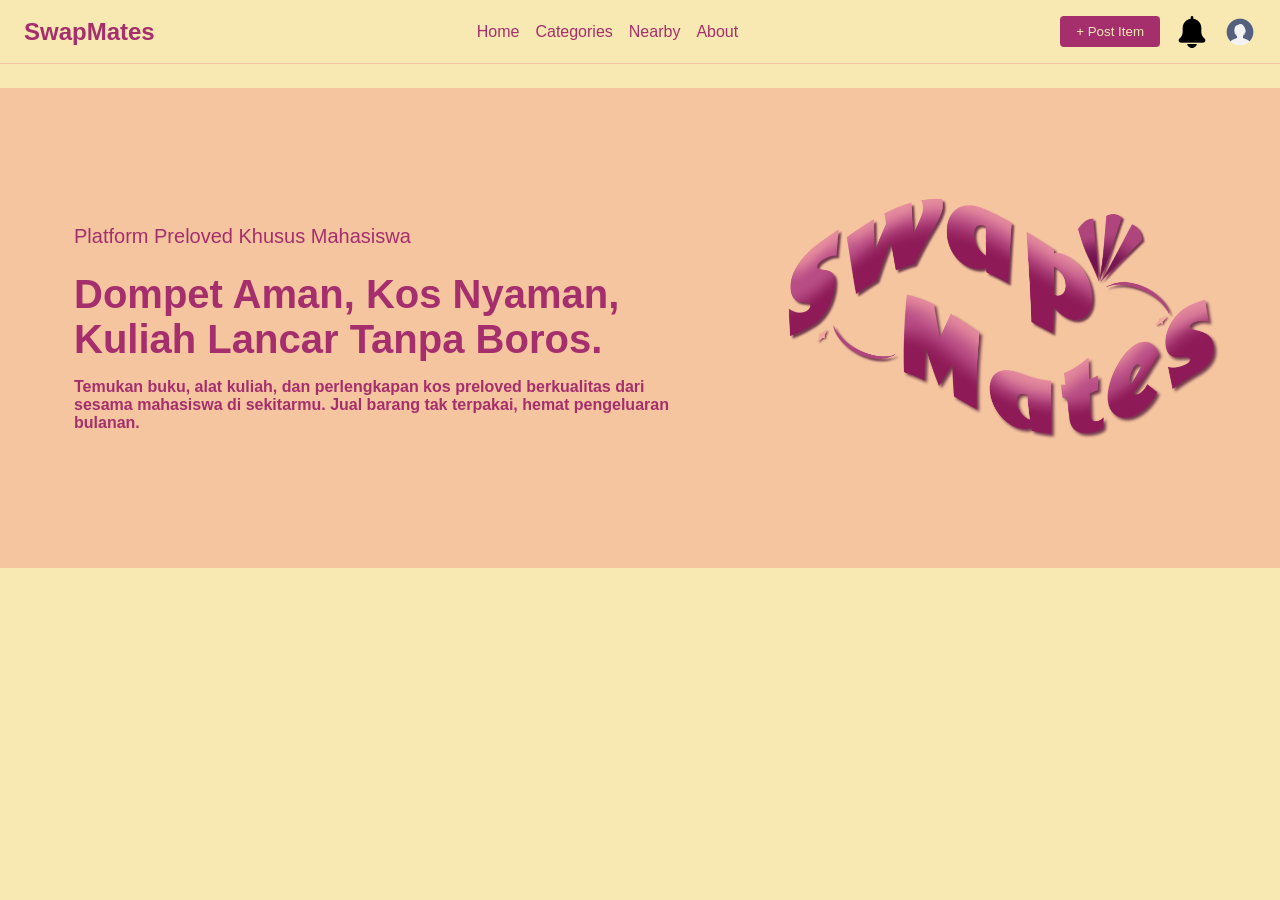
==== index.html @ 3c28a021 "Initial commit" ====
<!DOCTYPE html>
<html lang="en">
<head>
    <meta charset="UTF-8">
    <meta name="viewport" content="width=device-width, initial-scale=1.0">
    <title>SwapMates - Jual Beli Barang Preloved</title>
    <link rel="stylesheet" href="style.css">
</head>
<body>
    <container>
        <nav class="navbar">
            <a class="logo" href="index.html">SwapMates</a>
            <div class="menu">
                <a href="index.html">Home</a>
                <a href="categories.html">Categories</a>
                <a href="nearby.html">Nearby</a>
                <a href="about.html">About</a>
            </div>
            <div class="actions">
                <button class="button" type="button" onclick="window.location.href='post.html'">+ Post Item</button>
                <img class="notification-icon" src="notification-icon.png" alt="Notification Icon">
                <img class="profile-icon" src="profile-icon.png" alt="Profile Icon">
            </div>
        </nav>
        <div class="hero">
            <div class="copywriting">
                <p>Platform Preloved Khusus Mahasiswa</p>
                <h1>Dompet Aman, Kos Nyaman, Kuliah Lancar Tanpa Boros.</h1>
                <h4>Temukan buku, alat kuliah, dan perlengkapan kos preloved berkualitas dari sesama mahasiswa di sekitarmu. Jual barang tak terpakai, hemat pengeluaran bulanan.</h4>
            </div>
            <div class="vector">
                <img src="vector.png" alt="Vector Image">
            </div>
        </div>
    </container>
</body>
</html>
---- style.css ----
:root {
    --cream: #f8e9b3;
    --peach: #f5c5a0;
    --salmon: #f2a89e;
    --rose: #e78b9f;
    --pink: #d66b8e;
    --orchid: #b84c85;
    --plum: #a52f6c;
    --wine: #8e1a58;
    --burgundy: #6b0d4b;
}

* {
    box-sizing: border-box;
    margin: 0;
    padding: 0;
}

body {
    font-family: 'Poppins', sans-serif;
    background-color: var(--cream);
    color: var(--plum);
    margin: 0;
    padding: 0;
}

.navbar {
    position: sticky;
    top: 0;
    z-index: 100;
    display: flex;
    align-items: center;
    justify-content: space-between;
    gap: 24px;
    min-height: 64px;
    padding: 12px 24px;
    background: rgba(248, 233, 179, 0.85);
    border-bottom: 1px solid var(--peach);
    margin-bottom: 24px;
}

.logo {
    flex-shrink: 0;
    font-size: 1.5rem;
    font-weight: bold;
    color: var(--plum);
    text-decoration: none;
}

.menu {
    display: flex;
    gap: 16px;
}

.menu a {
    color: var(--plum);
    text-decoration: none;
}

.menu a:hover {
    color: var(--wine);
}

.actions {
    display: flex;
    align-items: center;
    gap: 16px;
}

.button {
    padding: 8px 16px;
    border: none;
    border-radius: 4px;
    background-color: var(--peach);
    color: var(--plum);
    cursor: pointer;
    transition: background-color 0.3s ease;
}

.button:hover {
    background-color: var(--salmon);
}

.actions .button {
    background-color: var(--plum);
    color: var(--cream);
}

.notification-icon {
    position: relative;
    cursor: pointer;
    width: 32px;
    height: 32px;
}

.profile-icon {
    width: 32px;
    height: 32px;
    border-radius: 50%;
    overflow: hidden;
    cursor: pointer;
}

@media (max-width: 640px) {
    .navbar {
        flex-wrap: wrap;
        gap: 12px;
        padding: 12px 16px;
    }

    .menu {
        order: 1;
        justify-content: space-between;
        width: 100%;
    }
}

.hero {
    display: flex;
    flex-direction: row;
    align-items: center;
    justify-content: space-between;
    gap: 32px;
    padding: 40px 24px;
    background-color: var(--peach);
    color: var(--plum);
}

.copywriting {
    flex: 1;
    max-width: 600px;
    margin-left: 50px;
}

.hero h1 {
    font-size: 2.5rem;
    margin-bottom: 16px;
}

.hero p {
    font-size: 1.25rem;
    margin-bottom: 24px;
}

.vector {
    flex: 0 1 400px;
    max-width: 400px;
    width: 100%;
    scale: 1.2;
    align-items: center;
    justify-content: center;
    margin-right: 50px;
}

.vector img {
    display: block;
    width: 100%;
    height: auto;
}

@media (max-width: 640px) {
    .hero {
        flex-direction: column;
        align-items: flex-start;
    }

    .vector {
        align-self: center;
    }
}
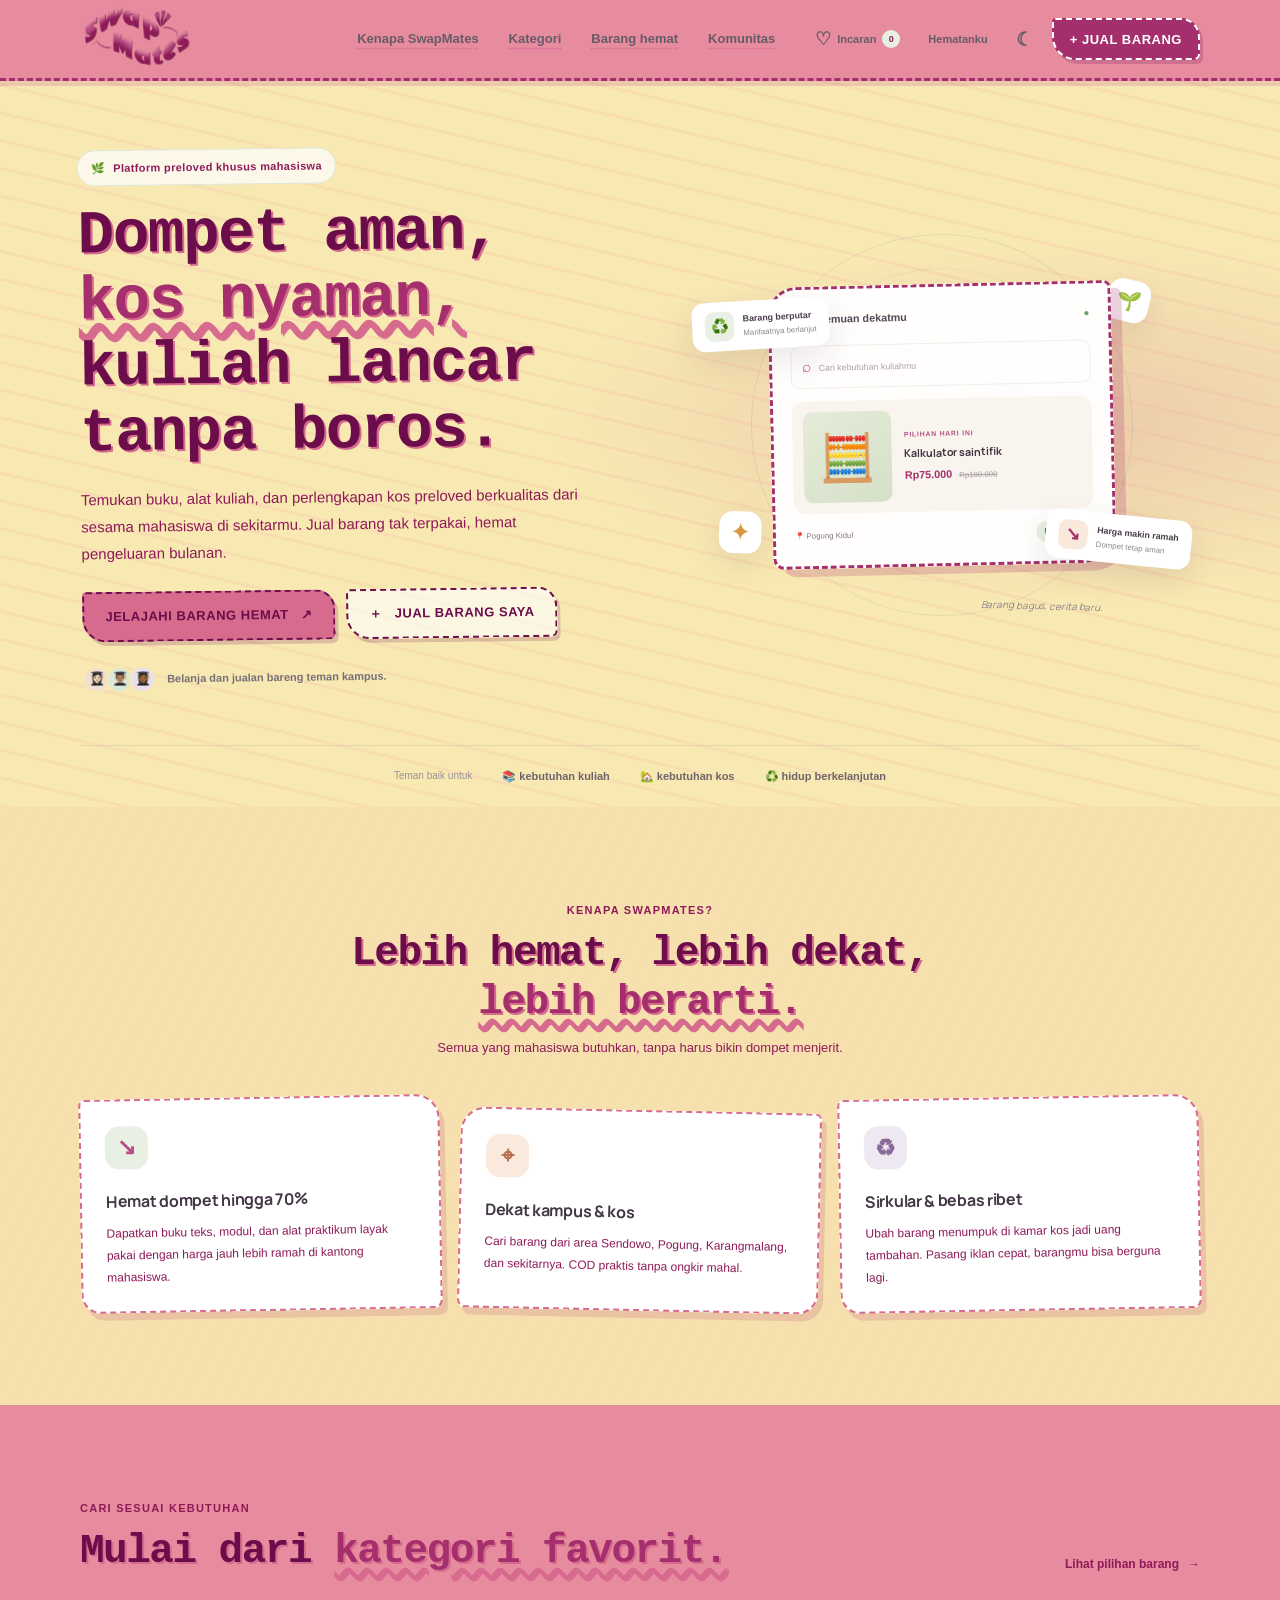
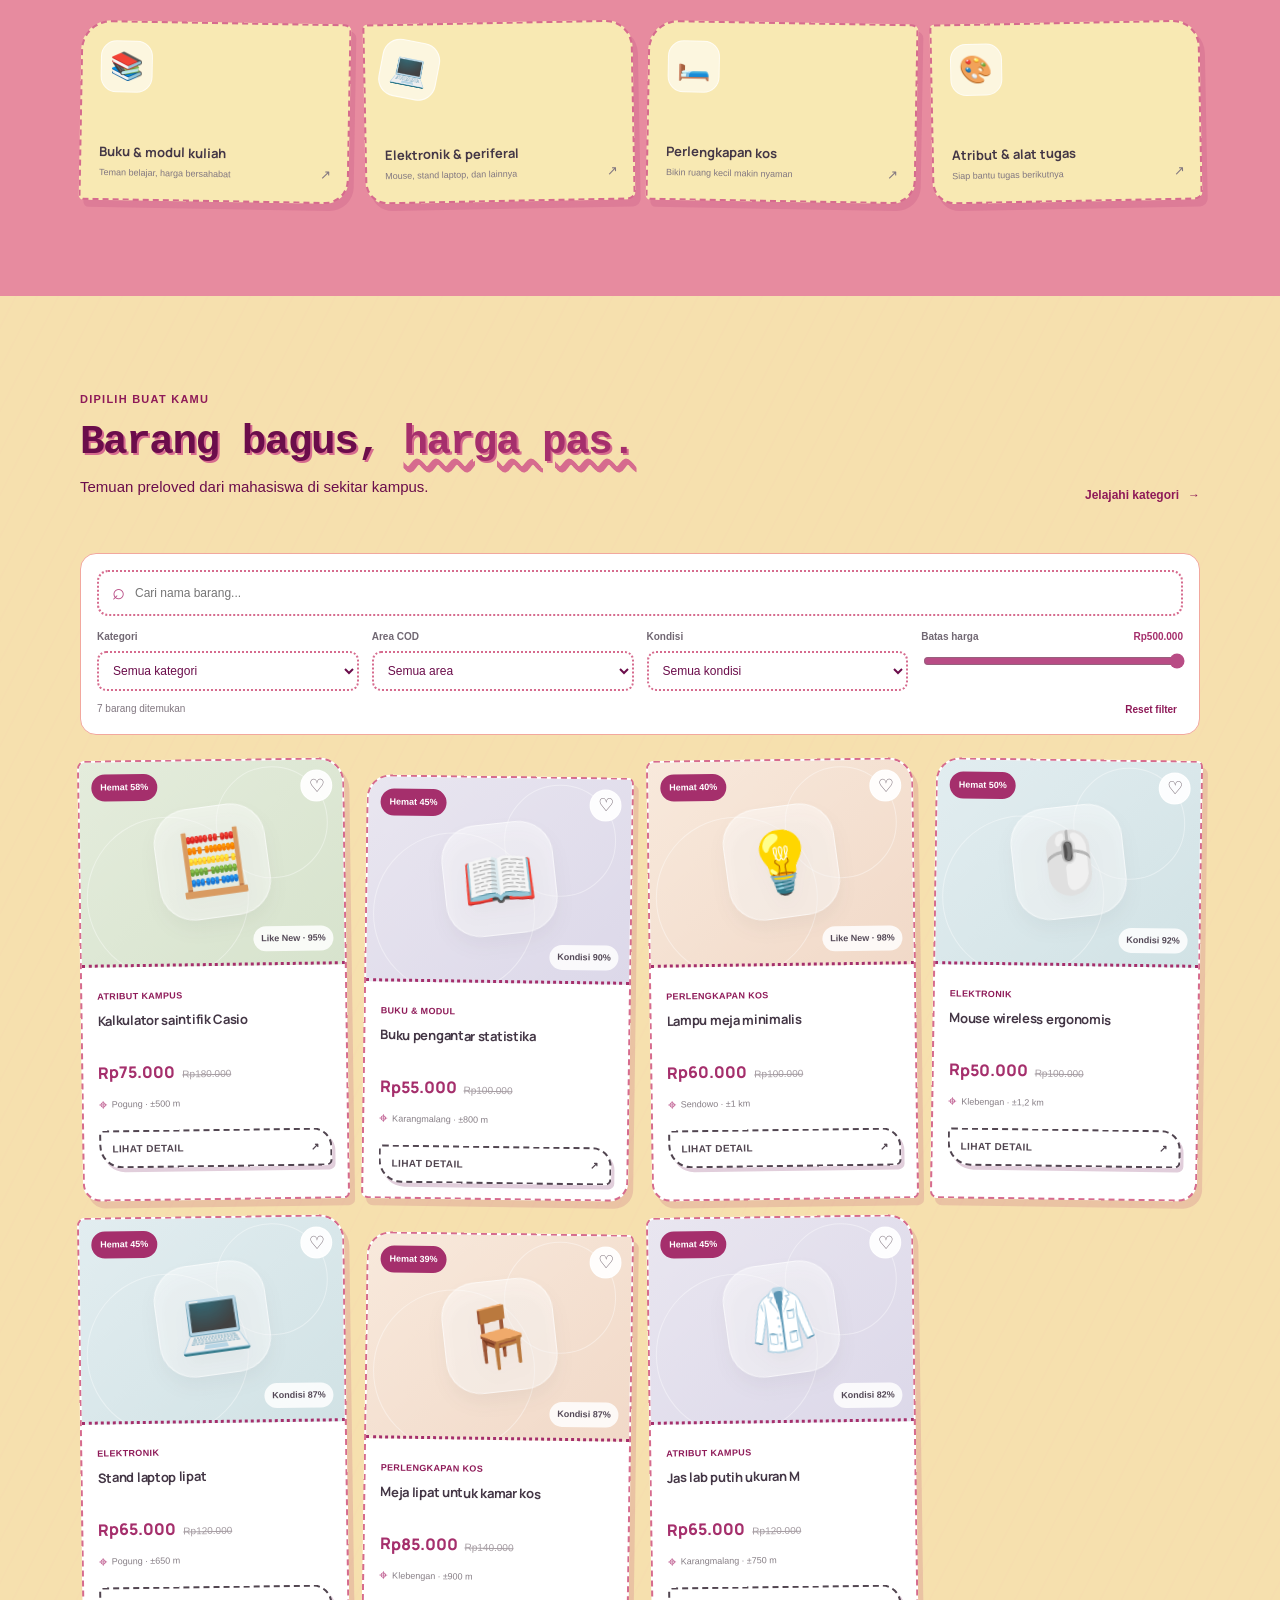
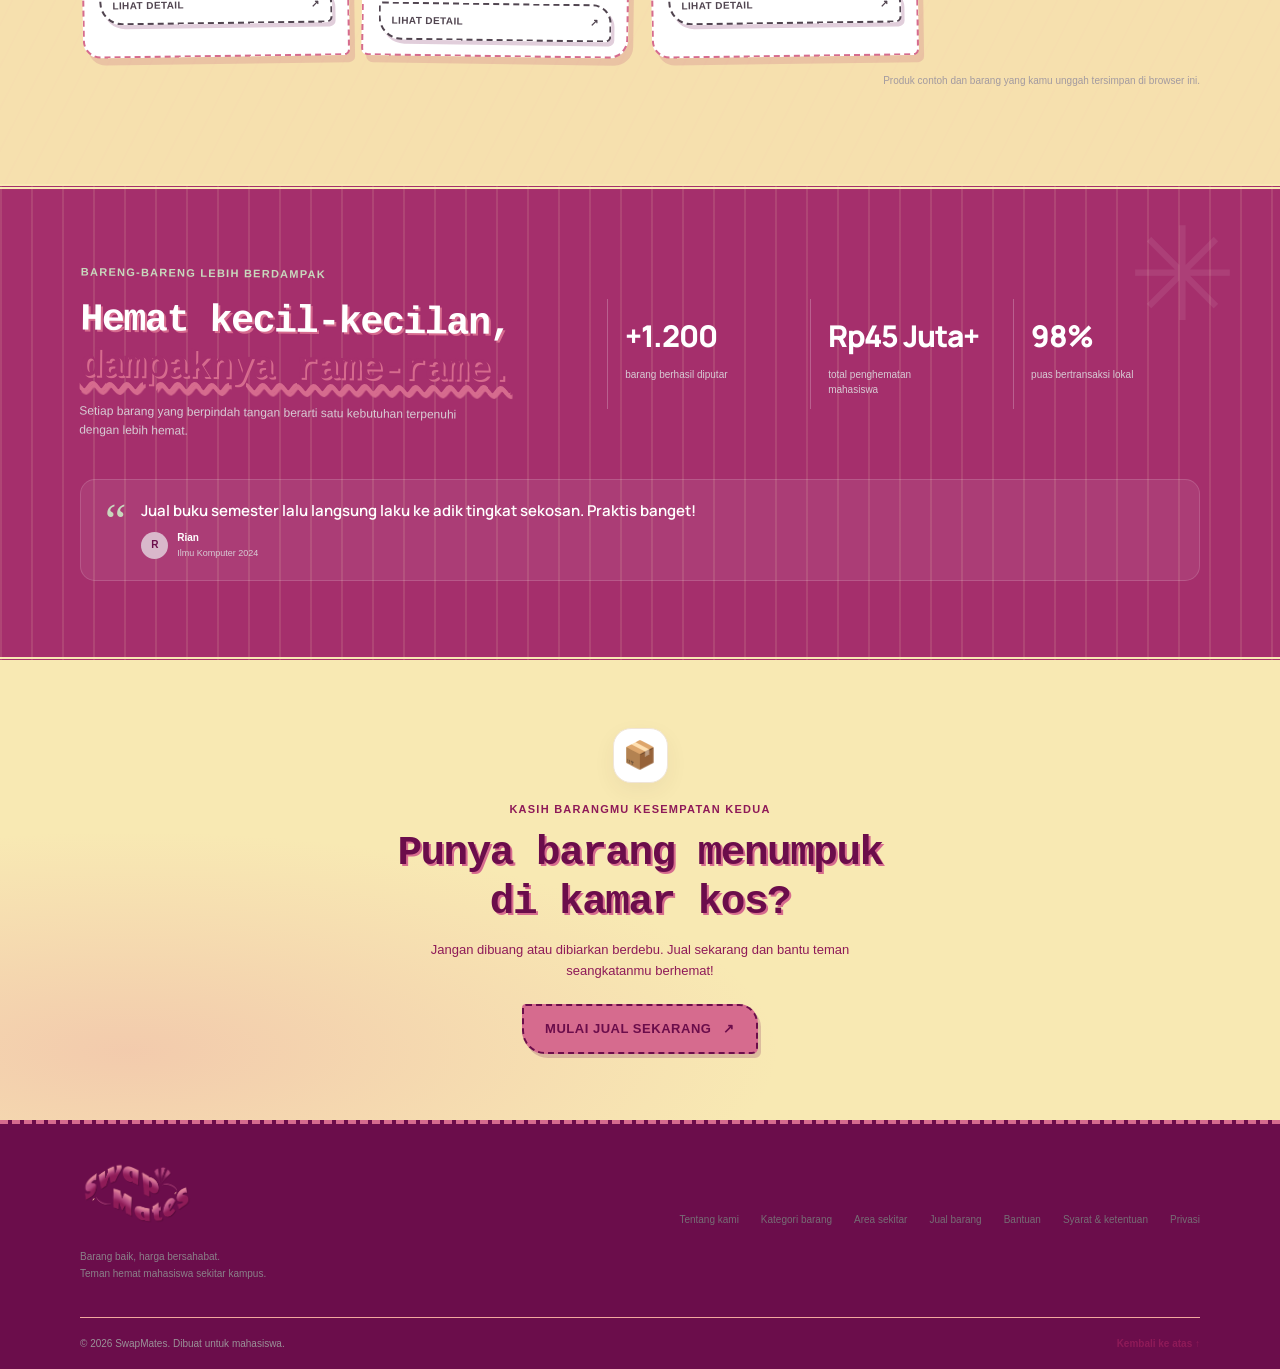
==== commit 6f775fff: "update some features and UI" ====
--- a/index.html
+++ b/index.html
@@ -1,37 +1,409 @@
 <!DOCTYPE html>
-<html lang="en">
+<html lang="id">
 <head>
     <meta charset="UTF-8">
     <meta name="viewport" content="width=device-width, initial-scale=1.0">
-    <title>SwapMates - Jual Beli Barang Preloved</title>
-    <link rel="stylesheet" href="style.css">
+    <meta name="theme-color" content="#f8e9b3">
+    <meta name="description" content="Temukan barang preloved berkualitas dari mahasiswa sekitar kampus. Belanja lebih hemat dan jual barangmu dengan mudah di SwapMates.">
+    <title>SwapMates — Preloved Hemat untuk Mahasiswa</title>
+    <link rel="icon" type="image/png" href="assets/images/vector.png">
+    <link rel="stylesheet" href="css/style.css">
 </head>
 <body>
-    <container>
-        <nav class="navbar">
-            <a class="logo" href="index.html">SwapMates</a>
-            <div class="menu">
-                <a href="index.html">Home</a>
-                <a href="categories.html">Categories</a>
-                <a href="nearby.html">Nearby</a>
-                <a href="about.html">About</a>
-            </div>
-            <div class="actions">
-                <button class="button" type="button" onclick="window.location.href='post.html'">+ Post Item</button>
-                <img class="notification-icon" src="notification-icon.png" alt="Notification Icon">
-                <img class="profile-icon" src="profile-icon.png" alt="Profile Icon">
+    <header class="site-header">
+        <nav class="navbar container" aria-label="Navigasi utama">
+            <a class="brand" href="#home" aria-label="SwapMates, kembali ke beranda">
+                <img class="brand-logo" src="assets/images/vector.png" alt="">
+            </a>
+
+            <button class="menu-toggle" type="button" aria-expanded="false" aria-controls="primary-menu" aria-label="Buka menu">
+                <span></span><span></span><span></span>
+            </button>
+
+            <div class="menu" id="primary-menu">
+                <a href="#benefits">Kenapa SwapMates</a>
+                <a href="#categories">Kategori</a>
+                <a href="#products">Barang hemat</a>
+                <a href="#community">Komunitas</a>
+                <div class="menu-tools">
+                    <button class="tool-button wishlist-filter" type="button" aria-pressed="false" aria-label="Tampilkan daftar incaran">
+                        <span aria-hidden="true">♡</span> Incaran <b id="wishlist-count">0</b>
+                    </button>
+                    <button class="tool-button" type="button" data-open-tracker>Hematanku</button>
+                    <button class="tool-button theme-toggle" type="button" aria-label="Aktifkan tema gelap" aria-pressed="false">☾</button>
+                    <button class="button button-small button-dark menu-cta" type="button" data-open-listing>+ Jual barang</button>
+                </div>
             </div>
         </nav>
-        <div class="hero">
-            <div class="copywriting">
-                <p>Platform Preloved Khusus Mahasiswa</p>
-                <h1>Dompet Aman, Kos Nyaman, Kuliah Lancar Tanpa Boros.</h1>
-                <h4>Temukan buku, alat kuliah, dan perlengkapan kos preloved berkualitas dari sesama mahasiswa di sekitarmu. Jual barang tak terpakai, hemat pengeluaran bulanan.</h4>
-            </div>
-            <div class="vector">
-                <img src="vector.png" alt="Vector Image">
+    </header>
+
+    <main>
+        <section class="hero section-shell" id="home">
+            <div class="hero-inner container">
+                <div class="hero-copy">
+                    <p class="eyebrow"><span aria-hidden="true">🌿</span> Platform preloved khusus mahasiswa</p>
+                    <h1>Dompet aman,<br><span>kos nyaman,</span><br>kuliah lancar tanpa boros.</h1>
+                    <p class="hero-description">Temukan buku, alat kuliah, dan perlengkapan kos preloved berkualitas dari sesama mahasiswa di sekitarmu. Jual barang tak terpakai, hemat pengeluaran bulanan.</p>
+                    <div class="hero-actions">
+                        <a class="button button-primary" href="#products">Jelajahi barang hemat <span aria-hidden="true">↗</span></a>
+                        <button class="button button-outline" type="button" data-open-listing><span aria-hidden="true">＋</span> Jual barang saya</button>
+                    </div>
+                    <div class="hero-note">
+                        <span class="avatar-stack" aria-hidden="true"><i>👩🏻‍🎓</i><i>👨🏽‍🎓</i><i>👩🏾‍🎓</i></span>
+                        <span>Belanja dan jualan bareng teman kampus.</span>
+                    </div>
+                </div>
+
+                <div class="hero-art" aria-label="Pratinjau barang preloved di SwapMates">
+                    <div class="art-orbit orbit-one"></div>
+                    <div class="art-orbit orbit-two"></div>
+                    <div class="art-sticker sticker-leaf" aria-hidden="true">🌱</div>
+                    <div class="art-sticker sticker-sparkle" aria-hidden="true">✦</div>
+                    <div class="market-card">
+                        <div class="market-topline">
+                            <span class="market-brand"><span class="mini-mark">S</span> Temuan dekatmu</span>
+                            <span class="online-dot">●</span>
+                        </div>
+                        <div class="market-search"><span aria-hidden="true">⌕</span> Cari kebutuhan kuliahmu</div>
+                        <div class="market-feature">
+                            <div class="market-product-image" aria-hidden="true">🧮</div>
+                            <div class="market-product-copy">
+                                <span class="tiny-label">PILIHAN HARI INI</span>
+                                <strong>Kalkulator saintifik</strong>
+                                <span class="market-price">Rp75.000 <del>Rp180.000</del></span>
+                            </div>
+                        </div>
+                        <div class="market-footer"><span>📍 Pogung Kidul</span><span class="save-pill">Hemat 58%</span></div>
+                    </div>
+                    <div class="floating-note note-top"><span class="note-icon">♻️</span><span><strong>Barang berputar</strong><small>Manfaatnya berlanjut</small></span></div>
+                    <div class="floating-note note-bottom"><span class="note-icon note-coin">↘</span><span><strong>Harga makin ramah</strong><small>Dompet tetap aman</small></span></div>
+                    <div class="hero-caption">Barang bagus, cerita baru.</div>
+                </div>
+            </div>
+            <div class="hero-bottom container">
+                <span>Teman baik untuk</span>
+                <span class="campus-name">📚 kebutuhan kuliah</span>
+                <span class="campus-name">🏡 kebutuhan kos</span>
+                <span class="campus-name">♻️ hidup berkelanjutan</span>
+            </div>
+        </section>
+
+        <section class="section benefits-section" id="benefits">
+            <div class="container">
+                <div class="section-heading">
+                    <p class="eyebrow">Kenapa SwapMates?</p>
+                    <h2>Lebih hemat, lebih dekat,<br><span>lebih berarti.</span></h2>
+                    <p>Semua yang mahasiswa butuhkan, tanpa harus bikin dompet menjerit.</p>
+                </div>
+                <div class="benefit-grid">
+                    <article class="benefit-card">
+                        <span class="benefit-icon icon-green" aria-hidden="true">↘</span>
+                        <h3>Hemat dompet hingga 70%</h3>
+                        <p>Dapatkan buku teks, modul, dan alat praktikum layak pakai dengan harga jauh lebih ramah di kantong mahasiswa.</p>
+                    </article>
+                    <article class="benefit-card">
+                        <span class="benefit-icon icon-peach" aria-hidden="true">⌖</span>
+                        <h3>Dekat kampus &amp; kos</h3>
+                        <p>Cari barang dari area Sendowo, Pogung, Karangmalang, dan sekitarnya. COD praktis tanpa ongkir mahal.</p>
+                    </article>
+                    <article class="benefit-card">
+                        <span class="benefit-icon icon-lilac" aria-hidden="true">♻</span>
+                        <h3>Sirkular &amp; bebas ribet</h3>
+                        <p>Ubah barang menumpuk di kamar kos jadi uang tambahan. Pasang iklan cepat, barangmu bisa berguna lagi.</p>
+                    </article>
+                </div>
+            </div>
+        </section>
+
+        <section class="section category-section" id="categories">
+            <div class="container">
+                <div class="section-heading section-heading-row">
+                    <div>
+                        <p class="eyebrow">Cari sesuai kebutuhan</p>
+                        <h2>Mulai dari <span>kategori favorit.</span></h2>
+                    </div>
+                    <a class="text-link" href="#products">Lihat pilihan barang <span aria-hidden="true">→</span></a>
+                </div>
+                <div class="category-grid">
+                    <a class="category-card category-books" href="#products" data-category-link="books">
+                        <span class="category-emoji" aria-hidden="true">📚</span>
+                        <span class="category-text"><strong>Buku &amp; modul kuliah</strong><small>Teman belajar, harga bersahabat</small></span>
+                        <span class="category-arrow" aria-hidden="true">↗</span>
+                    </a>
+                    <a class="category-card category-tech" href="#products" data-category-link="electronics">
+                        <span class="category-emoji" aria-hidden="true">💻</span>
+                        <span class="category-text"><strong>Elektronik &amp; periferal</strong><small>Mouse, stand laptop, dan lainnya</small></span>
+                        <span class="category-arrow" aria-hidden="true">↗</span>
+                    </a>
+                    <a class="category-card category-dorm" href="#products" data-category-link="dorm">
+                        <span class="category-emoji" aria-hidden="true">🛏️</span>
+                        <span class="category-text"><strong>Perlengkapan kos</strong><small>Bikin ruang kecil makin nyaman</small></span>
+                        <span class="category-arrow" aria-hidden="true">↗</span>
+                    </a>
+                    <a class="category-card category-tools" href="#products" data-category-link="campus">
+                        <span class="category-emoji" aria-hidden="true">🎨</span>
+                        <span class="category-text"><strong>Atribut &amp; alat tugas</strong><small>Siap bantu tugas berikutnya</small></span>
+                        <span class="category-arrow" aria-hidden="true">↗</span>
+                    </a>
+                </div>
+            </div>
+        </section>
+
+        <section class="section products-section" id="products">
+            <div class="container">
+                <div class="section-heading section-heading-row">
+                    <div>
+                        <p class="eyebrow">Dipilih buat kamu</p>
+                        <h2>Barang bagus, <span>harga pas.</span></h2>
+                        <p>Temuan preloved dari mahasiswa di sekitar kampus.</p>
+                    </div>
+                    <a class="text-link" href="#categories">Jelajahi kategori <span aria-hidden="true">→</span></a>
+                </div>
+                <div class="catalog-tools">
+                    <label class="search-field" for="product-search">
+                        <span aria-hidden="true">⌕</span>
+                        <input id="product-search" type="search" placeholder="Cari nama barang..." autocomplete="off">
+                    </label>
+                    <div class="filter-grid">
+                        <label>Kategori
+                            <select id="filter-category">
+                                <option value="all">Semua kategori</option>
+                                <option value="books">Buku &amp; Modul</option>
+                                <option value="electronics">Elektronik</option>
+                                <option value="dorm">Perlengkapan Kos</option>
+                                <option value="campus">Atribut Kampus</option>
+                            </select>
+                        </label>
+                        <label>Area COD
+                            <select id="filter-area">
+                                <option value="all">Semua area</option>
+                                <option value="Pogung">Pogung</option>
+                                <option value="Sendowo">Sendowo</option>
+                                <option value="Karangmalang">Karangmalang</option>
+                                <option value="Klebengan">Klebengan</option>
+                            </select>
+                        </label>
+                        <label>Kondisi
+                            <select id="filter-condition">
+                                <option value="all">Semua kondisi</option>
+                                <option value="95">Like New</option>
+                                <option value="90">Minimal 90%</option>
+                                <option value="80">Minimal 80%</option>
+                            </select>
+                        </label>
+                        <label class="budget-filter" for="filter-budget">
+                            <span>Batas harga <output id="budget-label" for="filter-budget">Rp500.000</output></span>
+                            <input id="filter-budget" type="range" min="0" max="500000" step="10000" value="500000">
+                        </label>
+                    </div>
+                    <div class="catalog-toolbar">
+                        <p id="result-count" aria-live="polite"></p>
+                        <button class="text-button" id="reset-filters" type="button">Reset filter</button>
+                    </div>
+                </div>
+                <div class="product-grid" id="product-grid" aria-live="polite"></div>
+                <div class="empty-state" id="empty-state" hidden>
+                    <span aria-hidden="true">🔎</span>
+                    <h3>Barangnya belum ketemu</h3>
+                    <p>Coba ubah kata kunci atau longgarkan filternya.</p>
+                    <button class="button button-outline" id="empty-reset" type="button">Tampilkan semua barang</button>
+                </div>
+                <p class="sample-note">Produk contoh dan barang yang kamu unggah tersimpan di browser ini.</p>
+            </div>
+        </section>
+
+        <section class="community-section" id="community">
+            <div class="community-inner container">
+                <div class="community-heading">
+                    <p class="eyebrow eyebrow-light">Bareng-bareng lebih berdampak</p>
+                    <h2>Hemat kecil-kecilan,<br><span>dampaknya rame-rame.</span></h2>
+                    <p>Setiap barang yang berpindah tangan berarti satu kebutuhan terpenuhi dengan lebih hemat.</p>
+                </div>
+                <div class="stats-grid">
+                    <div class="stat"><strong>+1.200</strong><span>barang berhasil diputar</span></div>
+                    <div class="stat"><strong>Rp45 Juta+</strong><span>total penghematan mahasiswa</span></div>
+                    <div class="stat"><strong>98%</strong><span>puas bertransaksi lokal</span></div>
+                </div>
+                <figure class="testimonial">
+                    <span class="quote-mark" aria-hidden="true">“</span>
+                    <blockquote>Jual buku semester lalu langsung laku ke adik tingkat sekosan. Praktis banget!</blockquote>
+                    <figcaption><span class="testimonial-avatar" aria-hidden="true">R</span><span><strong>Rian</strong><small>Ilmu Komputer 2024</small></span></figcaption>
+                </figure>
+                <span class="community-decoration" aria-hidden="true">✳</span>
+            </div>
+        </section>
+
+        <section class="final-cta-section" id="final-cta">
+            <div class="final-cta container">
+                <div class="cta-icon" aria-hidden="true">📦</div>
+                <p class="eyebrow">Kasih barangmu kesempatan kedua</p>
+                <h2>Punya barang menumpuk<br>di kamar kos?</h2>
+                <p>Jangan dibuang atau dibiarkan berdebu. Jual sekarang dan bantu teman seangkatanmu berhemat!</p>
+                <button class="button button-primary" type="button" data-open-listing>Mulai jual sekarang <span aria-hidden="true">↗</span></button>
+            </div>
+        </section>
+    </main>
+
+    <footer class="site-footer" id="footer">
+        <div class="container footer-main">
+            <div class="footer-brand">
+                <a class="brand" href="#home" aria-label="SwapMates, kembali ke beranda">
+                    <img class="brand-logo" src="assets/images/vector.png" alt="">
+                </a>
+                <p>Barang baik, harga bersahabat.<br>Teman hemat mahasiswa sekitar kampus.</p>
+            </div>
+            <div class="footer-links">
+                <a href="pages/about.html">Tentang kami</a>
+                <a href="pages/categories.html">Kategori barang</a>
+                <a href="pages/nearby.html">Area sekitar</a>
+                <a href="pages/post.html">Jual barang</a>
+                <a href="mailto:halo@swapmates.id">Bantuan</a>
+                <a href="pages/terms.html">Syarat &amp; ketentuan</a>
+                <a href="pages/privacy.html">Privasi</a>
             </div>
         </div>
-    </container>
+        <div class="container footer-bottom">
+            <span>© 2026 SwapMates. Dibuat untuk mahasiswa.</span>
+            <a href="#home">Kembali ke atas ↑</a>
+        </div>
+    </footer>
+
+    <dialog class="product-dialog" id="product-dialog" aria-labelledby="detail-title">
+        <button class="dialog-close" type="button" data-close-dialog aria-label="Tutup detail">×</button>
+        <div class="product-detail-grid">
+            <div class="detail-gallery">
+                <div class="detail-visual" id="detail-visual"></div>
+                <div class="gallery-thumbnails" id="detail-thumbnails"></div>
+            </div>
+            <div class="detail-copy">
+                <p class="eyebrow" id="detail-category"></p>
+                <h2 id="detail-title"></h2>
+                <div class="product-price"><strong id="detail-price"></strong><del id="detail-new-price"></del></div>
+                <p class="detail-savings" id="detail-savings"></p>
+                <p class="dialog-description" id="detail-description"></p>
+                <div class="detail-facts">
+                    <span id="detail-condition"></span>
+                    <span id="detail-location"></span>
+                </div>
+                <div class="seller-card">
+                    <span class="seller-avatar" id="seller-avatar">S</span>
+                    <span><strong id="seller-name"></strong><small id="seller-course"></small></span>
+                </div>
+                <div class="offer-box">
+                    <strong>Ajukan penawaran</strong>
+                    <span class="offer-buttons">
+                        <button class="button button-outline" type="button" data-offer="5000">−Rp5.000</button>
+                        <button class="button button-outline" type="button" data-offer="10000">−Rp10.000</button>
+                    </span>
+                </div>
+                <div class="detail-actions">
+                    <button class="button button-outline" type="button" data-detail-chat>Hubungi penjual</button>
+                    <button class="button button-primary" type="button" data-detail-buy>Simulasikan beli</button>
+                    <button class="button button-primary" type="button" data-detail-sold hidden>Tandai terjual</button>
+                </div>
+                <p class="simulation-note">Transaksi dan chat adalah simulasi lokal untuk demo front-end.</p>
+            </div>
+        </div>
+    </dialog>
+
+    <dialog class="app-dialog listing-dialog" id="listing-dialog" aria-labelledby="listing-title">
+        <button class="dialog-close" type="button" data-close-dialog aria-label="Tutup form">×</button>
+        <p class="eyebrow">Bikin barangmu berguna lagi</p>
+        <h2 id="listing-title">Pasang barang preloved</h2>
+        <p class="dialog-intro">Isi detail singkat. Barangmu langsung muncul di etalase browser ini.</p>
+        <form id="listing-form" class="listing-form">
+            <label class="upload-control" for="listing-image">
+                <span class="upload-icon" aria-hidden="true">＋</span>
+                <span><strong>Pilih foto barang</strong><small>Maks. 3 foto · total 2 MB</small></span>
+                <img id="listing-preview" alt="Pratinjau foto barang" hidden>
+                <input id="listing-image" type="file" accept="image/*" multiple required>
+            </label>
+            <div class="form-grid">
+                <label class="form-wide" for="listing-name">Nama barang
+                    <input id="listing-name" name="name" type="text" maxlength="70" placeholder="Contoh: Kalkulator saintifik Casio" required>
+                </label>
+                <label for="listing-category">Kategori
+                    <select id="listing-category" name="category" required>
+                        <option value="books">Buku &amp; Modul</option>
+                        <option value="electronics">Elektronik</option>
+                        <option value="dorm">Perlengkapan Kos</option>
+                        <option value="campus">Atribut Kampus</option>
+                    </select>
+                </label>
+                <label for="listing-condition">Kondisi
+                    <select id="listing-condition" name="condition" required>
+                        <option value="95">Like New · 95%</option>
+                        <option value="90">90%</option>
+                        <option value="80">80%</option>
+                    </select>
+                </label>
+                <label for="listing-price">Harga jual
+                    <input id="listing-price" name="price" type="number" min="1000" step="1000" placeholder="75000" required>
+                </label>
+                <label for="listing-new-price">Estimasi harga baru
+                    <input id="listing-new-price" name="newPrice" type="number" min="1000" step="1000" placeholder="180000" required>
+                </label>
+                <label for="listing-location">Lokasi COD
+                    <select id="listing-location" name="location" required>
+                        <option value="Pogung">Pogung</option>
+                        <option value="Sendowo">Sendowo</option>
+                        <option value="Karangmalang">Karangmalang</option>
+                        <option value="Klebengan">Klebengan</option>
+                    </select>
+                </label>
+                <label for="listing-seller">Nama penjual
+                    <input id="listing-seller" name="seller" type="text" maxlength="40" placeholder="Nama panggilan" required>
+                </label>
+                <label for="listing-seller-course">Program studi / angkatan
+                    <input id="listing-seller-course" name="course" type="text" maxlength="50" placeholder="Contoh: Ilmu Komputer '24" required>
+                </label>
+                <label class="form-wide" for="listing-description">Deskripsi kondisi barang
+                    <textarea id="listing-description" name="description" rows="3" maxlength="300" placeholder="Ceritakan kondisi, kelengkapan, atau minus barang dengan jujur." required></textarea>
+                </label>
+            </div>
+            <p class="listing-savings" id="listing-savings" aria-live="polite">Masukkan harga jual dan harga baru untuk melihat estimasi hemat.</p>
+            <p class="form-feedback" id="listing-feedback" role="status"></p>
+            <button class="button button-primary form-submit" type="submit">Pasang barang <span aria-hidden="true">↗</span></button>
+        </form>
+    </dialog>
+
+    <dialog class="app-dialog dashboard-dialog" id="tracker-dialog" aria-labelledby="tracker-title">
+        <button class="dialog-close" type="button" data-close-dialog aria-label="Tutup ringkasan">×</button>
+        <p class="eyebrow">Ringkasan pribadi</p>
+        <h2 id="tracker-title">Hematanku di SwapMates</h2>
+        <p class="dialog-intro">Catatan transaksi simulasi disimpan di browser ini.</p>
+        <div class="tracker-grid">
+            <article class="tracker-card tracker-saved">
+                <span aria-hidden="true">↘</span>
+                <small>Total hemat dari belanja</small>
+                <strong id="tracker-savings">Rp0</strong>
+                <span id="tracker-purchases">0 barang dibeli</span>
+            </article>
+            <article class="tracker-card tracker-income">
+                <span aria-hidden="true">＋</span>
+                <small>Pemasukan dari barang terjual</small>
+                <strong id="tracker-income">Rp0</strong>
+                <span id="tracker-sales">0 barang terjual</span>
+            </article>
+        </div>
+    </dialog>
+
+    <dialog class="app-dialog chat-dialog" id="chat-dialog" aria-labelledby="chat-title">
+        <button class="dialog-close" type="button" data-close-dialog aria-label="Tutup chat">×</button>
+        <p class="eyebrow">Obrolan COD</p>
+        <h2 id="chat-title">Chat penjual</h2>
+        <p class="dialog-intro" id="chat-product"></p>
+        <div class="chat-log" id="chat-log" aria-live="polite"></div>
+        <form class="chat-form" id="chat-form">
+            <label class="sr-only" for="chat-message">Tulis pesan</label>
+            <input id="chat-message" type="text" maxlength="240" placeholder="Tulis pesan..." autocomplete="off" required>
+            <button class="button button-primary" type="submit">Kirim</button>
+        </form>
+        <p class="simulation-note">Balasan otomatis hanya simulasi, bukan pesan sungguhan.</p>
+    </dialog>
+
+    <div class="app-status" id="app-status" role="status" aria-live="polite"></div>
+
+    <script src="js/script.js"></script>
 </body>
-</html>+</html>
--- a/css/style.css
+++ b/css/style.css
@@ -0,0 +1,2944 @@
+@import url('https://fonts.googleapis.com/css2?family=DM+Sans:wght@400;500;600;700&family=Manrope:wght@400;500;600;700;800&display=swap');
+
+:root {
+    color-scheme: light;
+    --ink: #6b0d4b;
+    --muted: #8e1a58;
+    --plum: #a52f6c;
+    --plum-dark: #6b0d4b;
+    --rose: #d66b8e;
+    --green: #b84c85;
+    --green-dark: #8e1a58;
+    --cream: #f8e9b3;
+    --paper: #f5c5a0;
+    --line: #f2a89e;
+    --peach: #e78b9f;
+    --shadow: 7px 9px 0 rgba(107, 13, 75, 0.16);
+    font-family: 'DM Sans', 'Segoe UI', sans-serif;
+}
+
+* {
+    box-sizing: border-box;
+}
+
+html {
+    scroll-behavior: smooth;
+    scroll-padding-top: 88px;
+}
+
+body {
+    min-width: 320px;
+    margin: 0;
+    background: var(--paper);
+    color: var(--ink);
+    font-size: 15px;
+    line-height: 1.65;
+    -webkit-font-smoothing: antialiased;
+}
+
+body,
+button,
+a {
+    font-family: 'DM Sans', 'Segoe UI', sans-serif;
+}
+
+button,
+a {
+    -webkit-tap-highlight-color: transparent;
+}
+
+a {
+    color: inherit;
+    text-decoration: none;
+}
+
+button {
+    color: inherit;
+}
+
+img,
+svg {
+    display: block;
+}
+
+.container {
+    width: min(1120px, calc(100% - 48px));
+    margin-inline: auto;
+}
+
+.site-header {
+    position: sticky;
+    z-index: 20;
+    top: 0;
+    border-bottom: 1px solid rgba(238, 231, 226, 0.86);
+    background: rgba(255, 250, 242, 0.94);
+    backdrop-filter: blur(16px);
+}
+
+.navbar {
+    display: flex;
+    min-height: 78px;
+    align-items: center;
+    justify-content: space-between;
+    gap: 24px;
+}
+
+.brand {
+    display: inline-flex;
+    flex-shrink: 0;
+    align-items: center;
+    gap: 8px;
+    color: var(--plum-dark);
+    font-family: Manrope, 'Segoe UI', sans-serif;
+    font-size: 21px;
+    font-weight: 800;
+    letter-spacing: -1px;
+}
+
+.brand-mark {
+    display: grid;
+    width: 31px;
+    height: 31px;
+    place-items: center;
+    border-radius: 11px;
+    background: #eaf0e5;
+    color: var(--green);
+}
+
+.brand-mark svg {
+    width: 23px;
+    height: 23px;
+}
+
+.brand-accent {
+    color: var(--rose);
+}
+
+.menu {
+    display: flex;
+    align-items: center;
+    gap: 30px;
+}
+
+.menu > a:not(.button) {
+    color: #655c67;
+    font-size: 13px;
+    font-weight: 600;
+    transition: color 160ms ease;
+}
+
+.menu > a:not(.button):hover,
+.footer-links a:hover {
+    color: var(--green);
+}
+
+.button {
+    display: inline-flex;
+    min-height: 50px;
+    align-items: center;
+    justify-content: center;
+    gap: 12px;
+    border: 1px solid transparent;
+    border-radius: 13px;
+    padding: 0 21px;
+    cursor: pointer;
+    font-size: 13px;
+    font-weight: 700;
+    transition: transform 160ms ease, background 160ms ease, box-shadow 160ms ease;
+}
+
+.button:hover {
+    transform: translateY(-2px);
+}
+
+.button:focus-visible,
+a:focus-visible,
+.menu-toggle:focus-visible,
+.dialog-close:focus-visible {
+    outline: 3px solid #a9c49e;
+    outline-offset: 3px;
+}
+
+.button-small {
+    min-height: 42px;
+    border-radius: 11px;
+    padding-inline: 16px;
+}
+
+.button-dark {
+    background: var(--plum);
+    color: #fff;
+}
+
+.button-dark:hover,
+.button-primary:hover {
+    background: var(--plum-dark);
+    box-shadow: 0 8px 20px rgba(85, 32, 63, 0.18);
+}
+
+.button-primary {
+    background: var(--plum);
+    color: #fff;
+}
+
+.button-outline {
+    border-color: #ded5d2;
+    background: rgba(255, 255, 255, 0.62);
+    color: var(--ink);
+}
+
+.button-outline:hover {
+    border-color: #b7c8ae;
+    background: #fff;
+}
+
+.menu-toggle {
+    display: none;
+}
+
+.hero {
+    overflow: hidden;
+    background:
+        radial-gradient(ellipse at 82% 47%, rgba(221, 232, 210, 0.72), transparent 34%),
+        var(--cream);
+}
+
+.hero-inner {
+    display: grid;
+    min-height: 590px;
+    grid-template-columns: 1fr 0.92fr;
+    align-items: center;
+    gap: 44px;
+    padding-block: 66px 42px;
+}
+
+.hero-copy {
+    max-width: 570px;
+    padding-bottom: 13px;
+}
+
+.eyebrow {
+    display: flex;
+    align-items: center;
+    gap: 8px;
+    margin: 0 0 17px;
+    color: var(--green-dark);
+    font-size: 11px;
+    font-weight: 700;
+    letter-spacing: 1.25px;
+    text-transform: uppercase;
+}
+
+.hero-copy .eyebrow {
+    width: fit-content;
+    border: 1px solid #dfe8d8;
+    border-radius: 999px;
+    background: rgba(255, 255, 255, 0.72);
+    padding: 8px 13px;
+    letter-spacing: 0.35px;
+    text-transform: none;
+}
+
+h1,
+h2,
+h3,
+p {
+    margin-top: 0;
+}
+
+h1,
+h2,
+h3 {
+    font-family: Manrope, 'Segoe UI', sans-serif;
+}
+
+.hero h1 {
+    max-width: 590px;
+    margin-bottom: 19px;
+    color: var(--plum-dark);
+    font-size: clamp(42px, 5vw, 61px);
+    font-weight: 800;
+    letter-spacing: -3.4px;
+    line-height: 1.08;
+}
+
+.hero h1 span,
+.section-heading h2 span,
+.community-heading h2 span {
+    color: var(--green);
+}
+
+.hero-description {
+    max-width: 500px;
+    margin-bottom: 25px;
+    color: var(--muted);
+    font-size: 15px;
+    line-height: 1.8;
+}
+
+.hero-actions {
+    display: flex;
+    flex-wrap: wrap;
+    gap: 11px;
+}
+
+.hero-note {
+    display: flex;
+    align-items: center;
+    gap: 11px;
+    margin-top: 24px;
+    color: #777078;
+    font-size: 11px;
+    font-weight: 600;
+}
+
+.avatar-stack {
+    display: flex;
+    padding-left: 4px;
+}
+
+.avatar-stack i {
+    display: grid;
+    width: 27px;
+    height: 27px;
+    margin-left: -4px;
+    place-items: center;
+    border: 2px solid var(--cream);
+    border-radius: 50%;
+    background: #f2dfd3;
+    font-size: 13px;
+    font-style: normal;
+}
+
+.avatar-stack i:nth-child(2) {
+    background: #dce7d6;
+}
+
+.avatar-stack i:nth-child(3) {
+    background: #e8dfef;
+}
+
+.hero-art {
+    position: relative;
+    display: grid;
+    min-height: 415px;
+    place-items: center;
+    isolation: isolate;
+}
+
+.art-orbit {
+    position: absolute;
+    z-index: -1;
+    border: 1px solid rgba(85, 122, 89, 0.13);
+    border-radius: 50%;
+}
+
+.orbit-one {
+    width: 390px;
+    height: 390px;
+}
+
+.orbit-two {
+    width: 320px;
+    height: 320px;
+    border-style: dashed;
+}
+
+.market-card {
+    width: min(350px, 84%);
+    border: 1px solid rgba(255, 255, 255, 0.85);
+    border-radius: 22px;
+    background: rgba(255, 255, 255, 0.96);
+    padding: 19px;
+    box-shadow: 0 25px 65px rgba(68, 61, 58, 0.14);
+    transform: rotate(-3deg);
+}
+
+.market-topline,
+.market-footer {
+    display: flex;
+    align-items: center;
+    justify-content: space-between;
+}
+
+.market-brand {
+    display: inline-flex;
+    align-items: center;
+    gap: 8px;
+    color: #544957;
+    font-size: 11px;
+    font-weight: 700;
+}
+
+.mini-mark {
+    display: grid;
+    width: 22px;
+    height: 22px;
+    place-items: center;
+    border-radius: 7px;
+    background: #eaf0e5;
+    color: var(--green);
+    font-family: Manrope, sans-serif;
+    font-size: 12px;
+    font-weight: 800;
+}
+
+.online-dot {
+    color: #6ea26f;
+    font-size: 10px;
+}
+
+.market-search {
+    margin: 16px 0 13px;
+    border: 1px solid #f0eeec;
+    border-radius: 9px;
+    padding: 8px 10px;
+    color: #aaa1a8;
+    font-size: 9px;
+}
+
+.market-search span {
+    margin-right: 5px;
+    color: var(--green);
+    font-size: 16px;
+    vertical-align: -1px;
+}
+
+.market-feature {
+    display: flex;
+    align-items: center;
+    gap: 13px;
+    border-radius: 13px;
+    background: #f9f5ee;
+    padding: 11px;
+}
+
+.market-product-image {
+    display: grid;
+    width: 90px;
+    height: 93px;
+    flex-shrink: 0;
+    place-items: center;
+    border-radius: 10px;
+    background: linear-gradient(145deg, #e5ecd9, #d5e0c8);
+    font-size: 47px;
+}
+
+.market-product-copy {
+    display: grid;
+    gap: 4px;
+}
+
+.tiny-label {
+    color: var(--green);
+    font-size: 7px;
+    font-weight: 800;
+    letter-spacing: 0.8px;
+}
+
+.market-product-copy strong {
+    color: #413542;
+    font-family: Manrope, sans-serif;
+    font-size: 11px;
+}
+
+.market-price {
+    color: var(--plum);
+    font-size: 11px;
+    font-weight: 800;
+}
+
+.market-price del {
+    margin-left: 4px;
+    color: #a79ea4;
+    font-size: 8px;
+    font-weight: 500;
+}
+
+.market-footer {
+    margin-top: 12px;
+    color: #817881;
+    font-size: 8px;
+}
+
+.save-pill {
+    border-radius: 999px;
+    background: #e7f0e2;
+    padding: 4px 8px;
+    color: var(--green-dark);
+    font-size: 8px;
+    font-weight: 700;
+}
+
+.art-sticker {
+    position: absolute;
+    display: grid;
+    width: 43px;
+    height: 43px;
+    place-items: center;
+    border: 1px solid rgba(255, 255, 255, 0.8);
+    border-radius: 14px;
+    background: #fff;
+    box-shadow: 0 12px 30px rgba(67, 43, 58, 0.1);
+    font-size: 20px;
+}
+
+.sticker-leaf {
+    top: 54px;
+    right: 50px;
+    transform: rotate(12deg);
+}
+
+.sticker-sparkle {
+    bottom: 70px;
+    left: 34px;
+    color: #d89745;
+    font-size: 25px;
+}
+
+.floating-note {
+    position: absolute;
+    display: flex;
+    align-items: center;
+    gap: 9px;
+    border: 1px solid rgba(255, 255, 255, 0.85);
+    border-radius: 13px;
+    background: #fff;
+    padding: 9px 12px;
+    box-shadow: 0 12px 30px rgba(67, 43, 58, 0.1);
+}
+
+.floating-note strong,
+.floating-note small {
+    display: block;
+}
+
+.floating-note strong {
+    color: #493c4b;
+    font-size: 9px;
+}
+
+.floating-note small {
+    color: #8d858d;
+    font-size: 8px;
+}
+
+.note-icon {
+    display: grid;
+    width: 30px;
+    height: 30px;
+    place-items: center;
+    border-radius: 9px;
+    background: #eaf0e5;
+    font-size: 15px;
+}
+
+.note-coin {
+    background: #f9e8dc;
+    color: var(--plum);
+    font-size: 18px;
+    font-weight: 800;
+}
+
+.note-top {
+    top: 86px;
+    left: 0;
+    transform: rotate(-5deg);
+}
+
+.note-bottom {
+    right: 0;
+    bottom: 71px;
+    transform: rotate(4deg);
+}
+
+.hero-caption {
+    position: absolute;
+    right: 17%;
+    bottom: 18px;
+    color: #8e858b;
+    font-family: Manrope, sans-serif;
+    font-size: 10px;
+    font-style: italic;
+}
+
+.hero-bottom {
+    display: flex;
+    min-height: 62px;
+    align-items: center;
+    justify-content: center;
+    gap: 30px;
+    border-top: 1px solid rgba(82, 73, 78, 0.1);
+    color: #9a9196;
+    font-size: 10px;
+}
+
+.campus-name {
+    color: #6e646c;
+    font-size: 11px;
+    font-weight: 700;
+}
+
+.section {
+    padding-block: 94px;
+}
+
+.section-heading {
+    margin-bottom: 38px;
+    text-align: center;
+}
+
+.section-heading .eyebrow {
+    justify-content: center;
+    margin-bottom: 10px;
+}
+
+.section-heading h2,
+.community-heading h2,
+.final-cta h2 {
+    margin-bottom: 11px;
+    color: var(--plum-dark);
+    font-size: clamp(30px, 3.4vw, 41px);
+    font-weight: 800;
+    letter-spacing: -1.8px;
+    line-height: 1.19;
+}
+
+.section-heading > p:last-child {
+    margin-bottom: 0;
+    color: var(--muted);
+    font-size: 13px;
+}
+
+.benefits-section {
+    background: #fff;
+}
+
+.benefit-grid {
+    display: grid;
+    grid-template-columns: repeat(3, 1fr);
+    gap: 18px;
+}
+
+.benefit-card {
+    border: 1px solid #f0ebe7;
+    border-radius: 17px;
+    background: #fff;
+    padding: 25px 24px 23px;
+    transition: transform 180ms ease, box-shadow 180ms ease;
+}
+
+.benefit-card:hover,
+.product-card:hover {
+    transform: translateY(-4px);
+    box-shadow: var(--shadow);
+}
+
+.benefit-icon {
+    display: grid;
+    width: 43px;
+    height: 43px;
+    margin-bottom: 19px;
+    place-items: center;
+    border-radius: 14px;
+    font-size: 23px;
+    font-weight: 600;
+}
+
+.icon-green {
+    background: #e8f0e4;
+    color: var(--green);
+}
+
+.icon-peach {
+    background: #fae9dd;
+    color: #b66f51;
+}
+
+.icon-lilac {
+    background: #eee8f2;
+    color: #886b97;
+}
+
+.benefit-card h3 {
+    margin-bottom: 9px;
+    color: #433645;
+    font-size: 16px;
+    letter-spacing: -0.3px;
+}
+
+.benefit-card p {
+    margin-bottom: 0;
+    color: var(--muted);
+    font-size: 12px;
+    line-height: 1.8;
+}
+
+.category-section {
+    background: var(--cream);
+}
+
+.section-heading-row {
+    display: flex;
+    align-items: end;
+    justify-content: space-between;
+    gap: 20px;
+    text-align: left;
+}
+
+.section-heading-row .eyebrow {
+    justify-content: flex-start;
+}
+
+.section-heading-row h2 {
+    margin-bottom: 8px;
+}
+
+.text-link {
+    display: inline-flex;
+    flex-shrink: 0;
+    align-items: center;
+    gap: 9px;
+    margin-bottom: 9px;
+    color: var(--green-dark);
+    font-size: 12px;
+    font-weight: 700;
+}
+
+.text-link:hover {
+    color: var(--plum);
+}
+
+.category-grid {
+    display: grid;
+    grid-template-columns: repeat(4, 1fr);
+    gap: 14px;
+}
+
+.category-card {
+    position: relative;
+    display: flex;
+    min-height: 180px;
+    flex-direction: column;
+    justify-content: space-between;
+    overflow: hidden;
+    border: 1px solid rgba(75, 58, 65, 0.06);
+    border-radius: 16px;
+    padding: 18px;
+    transition: transform 180ms ease, box-shadow 180ms ease;
+}
+
+.category-card:hover {
+    transform: translateY(-4px);
+    box-shadow: var(--shadow);
+}
+
+.category-books {
+    background: #edf1e8;
+}
+
+.category-tech {
+    background: #e9eef2;
+}
+
+.category-dorm {
+    background: #f5e9e1;
+}
+
+.category-tools {
+    background: #eee9f2;
+}
+
+.category-emoji {
+    display: grid;
+    width: 52px;
+    height: 52px;
+    place-items: center;
+    border: 1px solid rgba(255, 255, 255, 0.68);
+    border-radius: 16px;
+    background: rgba(255, 255, 255, 0.58);
+    font-size: 27px;
+}
+
+.category-text strong,
+.category-text small {
+    display: block;
+}
+
+.category-text strong {
+    max-width: 180px;
+    color: #443746;
+    font-family: Manrope, sans-serif;
+    font-size: 13px;
+    line-height: 1.45;
+}
+
+.category-text small {
+    margin-top: 4px;
+    color: #817780;
+    font-size: 9px;
+}
+
+.category-arrow {
+    position: absolute;
+    right: 15px;
+    bottom: 17px;
+    color: #827780;
+    font-size: 13px;
+}
+
+.products-section {
+    background: #fff;
+}
+
+.product-grid {
+    display: grid;
+    grid-template-columns: repeat(4, minmax(0, 1fr));
+    gap: 17px;
+}
+
+.product-card {
+    overflow: hidden;
+    border: 1px solid #f0ebe7;
+    border-radius: 16px;
+    background: #fff;
+    transition: transform 180ms ease, box-shadow 180ms ease;
+}
+
+.product-visual {
+    position: relative;
+    display: grid;
+    height: 205px;
+    overflow: hidden;
+    place-items: center;
+}
+
+.product-visual::before,
+.product-visual::after {
+    position: absolute;
+    width: 160px;
+    height: 160px;
+    border: 1px solid rgba(255, 255, 255, 0.38);
+    border-radius: 50%;
+    content: '';
+}
+
+.product-visual::before {
+    transform: translate(-45px, 35px);
+}
+
+.product-visual::after {
+    width: 110px;
+    height: 110px;
+    transform: translate(60px, -39px);
+}
+
+.visual-calculator {
+    background: linear-gradient(140deg, #e4ecdc, #d7e3cd);
+}
+
+.visual-books {
+    background: linear-gradient(140deg, #e9e6f0, #dcd8e9);
+}
+
+.visual-lamp {
+    background: linear-gradient(140deg, #f8e9dc, #f1d9c8);
+}
+
+.visual-mouse {
+    background: linear-gradient(140deg, #e2edf0, #d1e2e5);
+}
+
+.visual-electronics {
+    background: linear-gradient(140deg, #e2edf0, #d1e2e5);
+}
+
+.visual-dorm {
+    background: linear-gradient(140deg, #f8e9dc, #f1d9c8);
+}
+
+.visual-campus {
+    background: linear-gradient(140deg, #e9e6f0, #dcd8e9);
+}
+
+.product-emoji {
+    z-index: 1;
+    display: grid;
+    width: 112px;
+    height: 112px;
+    place-items: center;
+    border: 1px solid rgba(255, 255, 255, 0.55);
+    border-radius: 35px;
+    background: rgba(255, 255, 255, 0.45);
+    font-size: 60px;
+    filter: drop-shadow(0 10px 8px rgba(58, 49, 56, 0.1));
+    transform: rotate(-7deg);
+}
+
+.discount-badge,
+.condition-badge {
+    position: absolute;
+    z-index: 2;
+    border-radius: 999px;
+    font-size: 9px;
+    font-weight: 700;
+}
+
+.discount-badge {
+    top: 12px;
+    left: 12px;
+    background: var(--plum);
+    padding: 6px 9px;
+    color: #fff;
+}
+
+.condition-badge {
+    right: 11px;
+    bottom: 11px;
+    background: rgba(255, 255, 255, 0.84);
+    padding: 5px 8px;
+    color: #544957;
+}
+
+.product-info {
+    padding: 15px 15px 14px;
+}
+
+.product-category {
+    color: var(--green-dark);
+    font-size: 9px;
+    font-weight: 700;
+    letter-spacing: 0.35px;
+    text-transform: uppercase;
+}
+
+.product-info h3 {
+    min-height: 40px;
+    margin: 4px 0 8px;
+    color: #433645;
+    font-size: 13px;
+    letter-spacing: -0.3px;
+    line-height: 1.5;
+}
+
+.product-price {
+    display: flex;
+    align-items: baseline;
+    gap: 7px;
+}
+
+.product-price strong {
+    color: var(--plum);
+    font-family: Manrope, sans-serif;
+    font-size: 16px;
+    font-weight: 800;
+}
+
+.product-price del {
+    color: #a69da3;
+    font-size: 10px;
+}
+
+.product-location {
+    display: flex;
+    align-items: center;
+    gap: 5px;
+    margin: 7px 0 13px;
+    color: #877f86;
+    font-size: 9px;
+}
+
+.product-location span:first-child {
+    color: var(--green);
+    font-size: 15px;
+}
+
+.button-product {
+    width: 100%;
+    min-height: 38px;
+    justify-content: space-between;
+    border-color: #ece5e1;
+    border-radius: 10px;
+    background: #fff;
+    padding-inline: 11px;
+    color: #514550;
+    font-size: 10px;
+}
+
+.button-product:hover {
+    border-color: #cbd9c5;
+    background: #f8fbf6;
+}
+
+.sample-note {
+    margin: 16px 0 0;
+    color: #a29aa0;
+    font-size: 10px;
+    text-align: right;
+}
+
+.community-section {
+    overflow: hidden;
+    background:
+        radial-gradient(circle at 85% 4%, rgba(173, 132, 155, 0.22), transparent 27%),
+        var(--plum-dark);
+    color: #fff;
+}
+
+.community-inner {
+    position: relative;
+    display: grid;
+    grid-template-columns: 0.95fr 1.2fr;
+    align-items: center;
+    gap: 36px 58px;
+    padding-block: 76px;
+}
+
+.eyebrow-light {
+    color: #c8d8bd;
+}
+
+.community-heading h2 {
+    margin-bottom: 12px;
+    color: #fff;
+    font-size: clamp(30px, 3vw, 39px);
+}
+
+.community-heading h2 span {
+    color: #c8d8bd;
+}
+
+.community-heading > p:last-child {
+    max-width: 400px;
+    margin-bottom: 0;
+    color: #d7cbd4;
+    font-size: 12px;
+}
+
+.stats-grid {
+    display: grid;
+    grid-template-columns: repeat(3, 1fr);
+    gap: 16px;
+}
+
+.stat {
+    min-height: 105px;
+    border-left: 1px solid rgba(255, 255, 255, 0.24);
+    padding: 12px 0 12px 17px;
+}
+
+.stat strong,
+.stat span {
+    display: block;
+}
+
+.stat strong {
+    margin-bottom: 6px;
+    color: #fff;
+    font-family: Manrope, sans-serif;
+    font-size: clamp(21px, 2.5vw, 30px);
+    font-weight: 800;
+    letter-spacing: -1px;
+}
+
+.stat span {
+    max-width: 130px;
+    color: #d7cbd4;
+    font-size: 10px;
+    line-height: 1.5;
+}
+
+.testimonial {
+    position: relative;
+    grid-column: 1 / -1;
+    display: grid;
+    grid-template-columns: auto 1fr;
+    align-items: center;
+    gap: 6px 15px;
+    margin: 0;
+    border: 1px solid rgba(255, 255, 255, 0.14);
+    border-radius: 15px;
+    background: rgba(255, 255, 255, 0.07);
+    padding: 19px 24px;
+}
+
+.quote-mark {
+    grid-row: span 2;
+    align-self: start;
+    color: #c8d8bd;
+    font-family: Georgia, serif;
+    font-size: 48px;
+    line-height: 0.9;
+}
+
+.testimonial blockquote {
+    margin: 0;
+    color: #fff;
+    font-family: Manrope, sans-serif;
+    font-size: 15px;
+    font-weight: 600;
+}
+
+.testimonial figcaption {
+    display: flex;
+    align-items: center;
+    gap: 9px;
+    color: #fff;
+    font-size: 10px;
+}
+
+.testimonial-avatar {
+    display: grid;
+    width: 27px;
+    height: 27px;
+    place-items: center;
+    border-radius: 50%;
+    background: #d9b8cb;
+    color: var(--plum-dark);
+    font-weight: 800;
+}
+
+.testimonial figcaption strong,
+.testimonial figcaption small {
+    display: block;
+}
+
+.testimonial figcaption small {
+    color: #d7cbd4;
+    font-size: 9px;
+}
+
+.community-decoration {
+    position: absolute;
+    top: 21px;
+    right: -37px;
+    color: rgba(255, 255, 255, 0.08);
+    font-size: 130px;
+    line-height: 1;
+}
+
+.final-cta-section {
+    background: var(--cream);
+}
+
+.final-cta {
+    display: flex;
+    min-height: 395px;
+    flex-direction: column;
+    align-items: center;
+    justify-content: center;
+    padding-block: 66px;
+    text-align: center;
+}
+
+.cta-icon {
+    display: grid;
+    width: 55px;
+    height: 55px;
+    margin-bottom: 17px;
+    place-items: center;
+    border: 1px solid #f0e5d7;
+    border-radius: 18px;
+    background: #fff;
+    font-size: 27px;
+    box-shadow: 0 8px 22px rgba(67, 43, 58, 0.06);
+}
+
+.final-cta .eyebrow {
+    margin-bottom: 11px;
+}
+
+.final-cta h2 {
+    margin-bottom: 12px;
+}
+
+.final-cta > p:not(.eyebrow) {
+    max-width: 470px;
+    margin-bottom: 22px;
+    color: var(--muted);
+    font-size: 13px;
+}
+
+.site-footer {
+    background: #fff;
+}
+
+.footer-main {
+    display: flex;
+    align-items: center;
+    justify-content: space-between;
+    gap: 32px;
+    padding-block: 35px;
+}
+
+.footer-brand p {
+    margin: 8px 0 0;
+    color: #8a8189;
+    font-size: 10px;
+    line-height: 1.7;
+}
+
+.footer-links {
+    display: flex;
+    flex-wrap: wrap;
+    gap: 22px;
+}
+
+.footer-links a,
+.footer-bottom {
+    color: #766d75;
+    font-size: 10px;
+}
+
+.footer-bottom {
+    display: flex;
+    min-height: 52px;
+    align-items: center;
+    justify-content: space-between;
+    gap: 16px;
+    border-top: 1px solid var(--line);
+    color: #9a9298;
+}
+
+.footer-bottom a {
+    color: var(--green-dark);
+    font-weight: 700;
+}
+
+.product-dialog {
+    width: min(440px, calc(100% - 32px));
+    border: 1px solid var(--line);
+    border-radius: 20px;
+    padding: 30px;
+    color: var(--ink);
+    box-shadow: 0 25px 90px rgba(39, 27, 38, 0.22);
+}
+
+.product-dialog::backdrop {
+    background: rgba(38, 26, 37, 0.47);
+    backdrop-filter: blur(3px);
+}
+
+.product-dialog form {
+    position: absolute;
+    top: 12px;
+    right: 12px;
+}
+
+.dialog-close {
+    display: grid;
+    width: 34px;
+    height: 34px;
+    place-items: center;
+    border: 0;
+    border-radius: 50%;
+    background: #f5f0ec;
+    cursor: pointer;
+    font-size: 22px;
+}
+
+.product-dialog .eyebrow {
+    margin-bottom: 9px;
+}
+
+.product-dialog h2 {
+    margin-bottom: 8px;
+    color: var(--plum-dark);
+    font-size: 24px;
+    line-height: 1.25;
+}
+
+.dialog-description {
+    margin-bottom: 18px;
+    color: var(--muted);
+    font-size: 13px;
+}
+
+.dialog-meta {
+    display: grid;
+    gap: 6px;
+    border-radius: 12px;
+    background: #f8f5f0;
+    padding: 13px;
+    color: #766d75;
+    font-size: 11px;
+}
+
+.dialog-price {
+    color: var(--plum);
+    font-family: Manrope, sans-serif;
+    font-size: 18px;
+}
+
+.dialog-cta {
+    width: 100%;
+    margin-top: 17px;
+}
+
+@media (max-width: 940px) {
+    .menu {
+        gap: 19px;
+    }
+
+    .hero-inner {
+        min-height: 540px;
+        grid-template-columns: 1fr 0.85fr;
+        gap: 18px;
+    }
+
+    .hero h1 {
+        font-size: clamp(41px, 5.3vw, 52px);
+    }
+
+    .hero-art {
+        transform: scale(0.9);
+    }
+
+    .category-grid {
+        grid-template-columns: repeat(2, 1fr);
+    }
+
+    .product-grid {
+        grid-template-columns: repeat(2, minmax(0, 1fr));
+    }
+
+    .product-visual {
+        height: 225px;
+    }
+}
+
+@media (max-width: 720px) {
+    .container {
+        width: min(100% - 36px, 560px);
+    }
+
+    .navbar {
+        min-height: 68px;
+    }
+
+    .menu-toggle {
+        display: flex;
+        width: 42px;
+        height: 42px;
+        flex-direction: column;
+        align-items: center;
+        justify-content: center;
+        gap: 5px;
+        border: 1px solid var(--line);
+        border-radius: 12px;
+        background: #fff;
+        cursor: pointer;
+    }
+
+    .menu-toggle span {
+        width: 17px;
+        height: 2px;
+        border-radius: 2px;
+        background: var(--plum-dark);
+        transition: transform 160ms ease;
+    }
+
+    .menu-toggle[aria-expanded="true"] span:first-child {
+        transform: translateY(7px) rotate(45deg);
+    }
+
+    .menu-toggle[aria-expanded="true"] span:nth-child(2) {
+        opacity: 0;
+    }
+
+    .menu-toggle[aria-expanded="true"] span:last-child {
+        transform: translateY(-7px) rotate(-45deg);
+    }
+
+    .menu {
+        position: absolute;
+        top: calc(100% + 1px);
+        right: 0;
+        left: 0;
+        display: none;
+        align-items: stretch;
+        gap: 0;
+        border-bottom: 1px solid var(--line);
+        background: var(--cream);
+        padding: 8px 18px 18px;
+        box-shadow: 0 16px 25px rgba(67, 43, 58, 0.08);
+    }
+
+    .menu.is-open {
+        display: flex;
+        flex-direction: column;
+    }
+
+    .menu > a:not(.button) {
+        border-bottom: 1px solid var(--line);
+        padding-block: 12px;
+    }
+
+    .menu .menu-cta {
+        margin-top: 12px;
+    }
+
+    .hero-inner {
+        min-height: auto;
+        grid-template-columns: 1fr;
+        gap: 20px;
+        padding-block: 55px 20px;
+    }
+
+    .hero-copy {
+        max-width: 590px;
+        margin-inline: auto;
+    }
+
+    .hero h1 {
+        max-width: 550px;
+        font-size: clamp(43px, 9.5vw, 58px);
+        letter-spacing: -2.7px;
+    }
+
+    .hero-description {
+        font-size: 14px;
+    }
+
+    .hero-art {
+        min-height: 365px;
+        max-width: 460px;
+        width: 100%;
+        margin-inline: auto;
+        transform: none;
+    }
+
+    .orbit-one {
+        width: 340px;
+        height: 340px;
+    }
+
+    .orbit-two {
+        width: 280px;
+        height: 280px;
+    }
+
+    .note-top {
+        left: 1px;
+    }
+
+    .sticker-leaf {
+        right: 25px;
+    }
+
+    .hero-caption {
+        right: 18%;
+        bottom: 3px;
+    }
+
+    .hero-bottom {
+        min-height: 70px;
+        flex-wrap: wrap;
+        gap: 8px 15px;
+        padding-block: 12px;
+    }
+
+    .hero-bottom > span:first-child {
+        display: none;
+    }
+
+    .section {
+        padding-block: 70px;
+    }
+
+    .section-heading {
+        margin-bottom: 28px;
+    }
+
+    .benefit-grid {
+        grid-template-columns: 1fr;
+        gap: 12px;
+    }
+
+    .benefit-card {
+        display: grid;
+        grid-template-columns: 43px 1fr;
+        align-items: center;
+        gap: 0 14px;
+        padding: 17px;
+    }
+
+    .benefit-icon {
+        grid-row: span 2;
+        margin-bottom: 0;
+    }
+
+    .benefit-card h3 {
+        margin: 0 0 3px;
+    }
+
+    .benefit-card p {
+        font-size: 11px;
+    }
+
+    .section-heading-row {
+        align-items: flex-start;
+        flex-direction: column;
+        gap: 8px;
+    }
+
+    .section-heading-row .text-link {
+        margin: 0;
+    }
+
+    .category-card {
+        min-height: 160px;
+        padding: 14px;
+    }
+
+    .category-text strong {
+        max-width: 145px;
+        font-size: 12px;
+    }
+
+    .category-text small {
+        max-width: 145px;
+        font-size: 8px;
+    }
+
+    .product-visual {
+        height: clamp(155px, 42vw, 220px);
+    }
+
+    .product-info {
+        padding: 12px;
+    }
+
+    .product-info h3 {
+        min-height: 39px;
+        font-size: 12px;
+    }
+
+    .product-price strong {
+        font-size: 14px;
+    }
+
+    .product-location {
+        min-height: 28px;
+        align-items: flex-start;
+        flex-wrap: wrap;
+        gap: 3px;
+    }
+
+    .community-inner {
+        grid-template-columns: 1fr;
+        gap: 26px;
+        padding-block: 62px;
+    }
+
+    .community-heading h2 {
+        font-size: 34px;
+    }
+
+    .stats-grid {
+        gap: 7px;
+    }
+
+    .stat {
+        min-height: 90px;
+        padding-left: 10px;
+    }
+
+    .stat strong {
+        font-size: clamp(18px, 5.5vw, 26px);
+        letter-spacing: -0.8px;
+    }
+
+    .stat span {
+        font-size: 9px;
+    }
+
+    .testimonial {
+        padding: 16px;
+    }
+
+    .testimonial blockquote {
+        font-size: 13px;
+    }
+
+    .final-cta {
+        min-height: 360px;
+    }
+
+    .footer-main {
+        align-items: flex-start;
+        flex-direction: column;
+        gap: 22px;
+        padding-block: 30px;
+    }
+
+    .footer-links {
+        gap: 11px 20px;
+    }
+}
+
+@media (max-width: 420px) {
+    .container {
+        width: calc(100% - 32px);
+    }
+
+    .hero h1 {
+        font-size: 41px;
+    }
+
+    .hero-actions {
+        align-items: stretch;
+        flex-direction: column;
+    }
+
+    .hero-actions .button {
+        width: 100%;
+    }
+
+    .hero-art {
+        min-height: 330px;
+    }
+
+    .market-card {
+        width: 83%;
+        padding: 14px;
+    }
+
+    .market-product-image {
+        width: 76px;
+        height: 81px;
+        font-size: 39px;
+    }
+
+    .floating-note {
+        gap: 6px;
+        padding: 7px;
+    }
+
+    .floating-note strong {
+        font-size: 8px;
+    }
+
+    .note-top {
+        top: 58px;
+    }
+
+    .note-bottom {
+        bottom: 48px;
+    }
+
+    .category-grid {
+        gap: 9px;
+    }
+
+    .category-card {
+        min-height: 150px;
+        padding: 12px;
+    }
+
+    .category-emoji {
+        width: 43px;
+        height: 43px;
+        font-size: 23px;
+    }
+
+    .product-grid {
+        gap: 10px;
+    }
+
+    .product-visual {
+        height: 150px;
+    }
+
+    .product-emoji {
+        width: 85px;
+        height: 85px;
+        border-radius: 27px;
+        font-size: 47px;
+    }
+
+    .discount-badge {
+        top: 8px;
+        left: 8px;
+        padding: 5px 7px;
+        font-size: 8px;
+    }
+
+    .condition-badge {
+        right: 7px;
+        bottom: 7px;
+        font-size: 8px;
+    }
+
+    .product-location {
+        font-size: 8px;
+    }
+
+    .footer-bottom {
+        align-items: flex-start;
+        flex-direction: column;
+        justify-content: center;
+        gap: 3px;
+        padding-block: 10px;
+    }
+}
+
+@media (prefers-reduced-motion: reduce) {
+    *,
+    *::before,
+    *::after {
+        scroll-behavior: auto !important;
+        transition-duration: 0.01ms !important;
+        animation-duration: 0.01ms !important;
+        animation-iteration-count: 1 !important;
+    }
+}
+
+.menu-tools {
+    display: flex;
+    align-items: center;
+    gap: 8px;
+}
+
+.tool-button {
+    display: inline-flex;
+    min-height: 38px;
+    align-items: center;
+    justify-content: center;
+    gap: 6px;
+    border: 1px solid transparent;
+    border-radius: 10px;
+    background: transparent;
+    padding: 0 9px;
+    color: #665c67;
+    cursor: pointer;
+    font-size: 11px;
+    font-weight: 700;
+    white-space: nowrap;
+}
+
+.tool-button:hover,
+.tool-button[aria-pressed="true"] {
+    background: #f0eee8;
+    color: var(--plum);
+}
+
+.tool-button > span {
+    font-size: 18px;
+    line-height: 1;
+}
+
+.tool-button b {
+    display: grid;
+    min-width: 18px;
+    height: 18px;
+    place-items: center;
+    border-radius: 999px;
+    background: #e8f0e4;
+    color: var(--green-dark);
+    font-size: 9px;
+}
+
+.theme-toggle {
+    width: 38px;
+    padding: 0;
+    font-size: 19px;
+}
+
+.catalog-tools {
+    margin-bottom: 24px;
+    border: 1px solid var(--line);
+    border-radius: 16px;
+    background: #fff;
+    padding: 16px;
+}
+
+.search-field {
+    display: flex;
+    min-height: 46px;
+    align-items: center;
+    gap: 10px;
+    border: 1px solid #e8e1de;
+    border-radius: 11px;
+    padding: 0 13px;
+    color: var(--green);
+}
+
+.search-field > span {
+    font-size: 22px;
+}
+
+.search-field input,
+.listing-form input,
+.listing-form select,
+.listing-form textarea,
+.chat-form input,
+.filter-grid select {
+    width: 100%;
+    min-width: 0;
+    border: 1px solid #e8e1de;
+    border-radius: 9px;
+    background: #fff;
+    padding: 10px 11px;
+    color: var(--ink);
+    font-size: 12px;
+}
+
+.search-field input {
+    border: 0;
+    padding-inline: 0;
+    outline: 0;
+}
+
+.search-field:focus-within,
+.listing-form input:focus,
+.listing-form select:focus,
+.listing-form textarea:focus,
+.filter-grid select:focus,
+.chat-form input:focus {
+    border-color: #9db696;
+    outline: 3px solid rgba(157, 182, 150, 0.18);
+}
+
+.filter-grid {
+    display: grid;
+    grid-template-columns: repeat(4, minmax(0, 1fr));
+    gap: 13px;
+    margin-top: 13px;
+}
+
+.filter-grid label,
+.listing-form > .form-grid > label {
+    display: grid;
+    align-content: start;
+    gap: 6px;
+    color: #716873;
+    font-size: 10px;
+    font-weight: 700;
+}
+
+.filter-grid select {
+    min-height: 40px;
+    padding: 8px 10px;
+}
+
+.budget-filter > span {
+    display: flex;
+    justify-content: space-between;
+    gap: 8px;
+}
+
+.budget-filter output {
+    color: var(--plum);
+    font-weight: 800;
+}
+
+.budget-filter input {
+    width: 100%;
+    accent-color: var(--green);
+}
+
+.catalog-toolbar {
+    display: flex;
+    align-items: center;
+    justify-content: space-between;
+    gap: 15px;
+    margin-top: 10px;
+}
+
+.catalog-toolbar p {
+    margin: 0;
+    color: #817780;
+    font-size: 10px;
+}
+
+.text-button {
+    border: 0;
+    background: transparent;
+    color: var(--green-dark);
+    cursor: pointer;
+    font-size: 10px;
+    font-weight: 700;
+}
+
+.text-button:hover {
+    color: var(--plum);
+    text-decoration: underline;
+}
+
+.product-card {
+    position: relative;
+}
+
+.product-visual .product-photo {
+    width: 100%;
+    height: 100%;
+    object-fit: cover;
+}
+
+.product-card .product-info h3 {
+    overflow-wrap: anywhere;
+}
+
+.wishlist-toggle {
+    position: absolute;
+    z-index: 3;
+    top: 10px;
+    right: 10px;
+    display: grid;
+    width: 32px;
+    height: 32px;
+    place-items: center;
+    border: 1px solid rgba(255, 255, 255, 0.75);
+    border-radius: 50%;
+    background: rgba(255, 255, 255, 0.92);
+    color: #6d5f6a;
+    cursor: pointer;
+    font-size: 18px;
+    line-height: 1;
+}
+
+.wishlist-toggle[aria-pressed="true"] {
+    color: #c34c70;
+}
+
+.owner-badge {
+    position: absolute;
+    z-index: 2;
+    right: 10px;
+    top: 50px;
+    border-radius: 999px;
+    background: rgba(255, 255, 255, 0.9);
+    padding: 4px 8px;
+    color: var(--green-dark);
+    font-size: 8px;
+    font-weight: 800;
+}
+
+.product-price del[hidden] {
+    display: none;
+}
+
+.empty-state {
+    display: grid;
+    justify-items: center;
+    padding: 38px 16px;
+    color: var(--muted);
+    text-align: center;
+}
+
+.empty-state[hidden] {
+    display: none;
+}
+
+.empty-state > span {
+    font-size: 31px;
+}
+
+.empty-state h3 {
+    margin: 8px 0 2px;
+    color: var(--plum-dark);
+    font-size: 17px;
+}
+
+.empty-state p {
+    margin: 0 0 15px;
+    font-size: 12px;
+}
+
+.product-dialog {
+    width: min(940px, calc(100% - 32px));
+    max-height: min(90vh, 780px);
+    overflow: auto;
+    padding: 30px;
+    background: var(--paper);
+}
+
+.product-detail-grid {
+    display: grid;
+    grid-template-columns: minmax(250px, 0.85fr) minmax(0, 1.15fr);
+    align-items: start;
+    gap: 28px;
+}
+
+.detail-gallery {
+    position: sticky;
+    top: 0;
+    display: grid;
+    gap: 9px;
+}
+
+.detail-visual {
+    display: grid;
+    min-height: 350px;
+    overflow: hidden;
+    place-items: center;
+    border-radius: 17px;
+    background: linear-gradient(140deg, #e4ecdc, #d7e3cd);
+}
+
+.detail-visual .product-emoji {
+    width: 150px;
+    height: 150px;
+    font-size: 78px;
+}
+
+.detail-visual .detail-photo {
+    width: 100%;
+    height: 100%;
+    min-height: 350px;
+    object-fit: cover;
+}
+
+.gallery-thumbnails {
+    display: flex;
+    flex-wrap: wrap;
+    gap: 7px;
+}
+
+.gallery-thumbnail {
+    width: 52px;
+    height: 52px;
+    overflow: hidden;
+    border: 1px solid var(--line);
+    border-radius: 9px;
+    background: #f7f3ef;
+    padding: 2px;
+    cursor: pointer;
+}
+
+.gallery-thumbnail[aria-pressed="true"] {
+    border: 2px solid var(--green);
+}
+
+.gallery-thumbnail img {
+    width: 100%;
+    height: 100%;
+    border-radius: 6px;
+    object-fit: cover;
+}
+
+.detail-copy .eyebrow {
+    margin: 0 40px 8px 0;
+}
+
+.detail-copy h2,
+.app-dialog h2 {
+    margin: 0 40px 8px 0;
+    color: var(--plum-dark);
+    font-size: 25px;
+    letter-spacing: -0.8px;
+    line-height: 1.25;
+}
+
+.detail-copy .product-price strong {
+    font-size: 20px;
+}
+
+.detail-savings {
+    margin: 7px 0 12px;
+    color: var(--green-dark);
+    font-size: 11px;
+    font-weight: 700;
+}
+
+.detail-facts {
+    display: flex;
+    flex-wrap: wrap;
+    gap: 8px;
+    margin: 14px 0;
+}
+
+.detail-facts span {
+    border-radius: 999px;
+    background: #f4f1ed;
+    padding: 6px 9px;
+    color: #6e636d;
+    font-size: 10px;
+    font-weight: 700;
+}
+
+.seller-card {
+    display: flex;
+    align-items: center;
+    gap: 10px;
+    margin: 15px 0;
+    border-block: 1px solid var(--line);
+    padding: 12px 0;
+}
+
+.seller-avatar {
+    display: grid;
+    width: 37px;
+    height: 37px;
+    place-items: center;
+    border-radius: 50%;
+    background: #e9e1eb;
+    color: var(--plum);
+    font-family: Manrope, sans-serif;
+    font-weight: 800;
+}
+
+.seller-card strong,
+.seller-card small {
+    display: block;
+}
+
+.seller-card strong {
+    color: var(--ink);
+    font-size: 11px;
+}
+
+.seller-card small {
+    color: var(--muted);
+    font-size: 9px;
+}
+
+.offer-box {
+    display: grid;
+    gap: 8px;
+    margin-bottom: 14px;
+    color: #665c67;
+    font-size: 10px;
+}
+
+.offer-buttons {
+    display: flex;
+    flex-wrap: wrap;
+    gap: 8px;
+}
+
+.offer-buttons .button {
+    min-height: 34px;
+    border-radius: 9px;
+    padding-inline: 11px;
+    font-size: 10px;
+}
+
+.detail-actions {
+    display: flex;
+    flex-wrap: wrap;
+    gap: 8px;
+}
+
+.detail-actions .button {
+    min-height: 42px;
+    flex: 1 1 145px;
+    padding-inline: 12px;
+    font-size: 11px;
+}
+
+.detail-actions [hidden] {
+    display: none;
+}
+
+.simulation-note {
+    margin: 11px 0 0;
+    color: #938a91;
+    font-size: 9px;
+}
+
+.app-dialog {
+    position: relative;
+    width: min(600px, calc(100% - 28px));
+    max-height: 90vh;
+    overflow: auto;
+    border: 1px solid var(--line);
+    border-radius: 20px;
+    background: var(--paper);
+    padding: 28px;
+    color: var(--ink);
+    box-shadow: 0 25px 90px rgba(39, 27, 38, 0.22);
+}
+
+.app-dialog::backdrop {
+    background: rgba(38, 26, 37, 0.5);
+    backdrop-filter: blur(3px);
+}
+
+.app-dialog > .eyebrow {
+    margin-bottom: 8px;
+}
+
+.app-dialog h2 {
+    font-size: 23px;
+}
+
+.dialog-intro {
+    margin: 0 0 17px;
+    color: var(--muted);
+    font-size: 11px;
+}
+
+.listing-form {
+    display: grid;
+    gap: 13px;
+}
+
+.upload-control {
+    position: relative;
+    display: flex;
+    min-height: 84px;
+    align-items: center;
+    gap: 12px;
+    overflow: hidden;
+    border: 1px dashed #b5c5ae;
+    border-radius: 12px;
+    background: #f8fbf6;
+    padding: 12px;
+    cursor: pointer;
+}
+
+.upload-control input {
+    position: absolute;
+    width: 1px;
+    height: 1px;
+    overflow: hidden;
+    clip: rect(0, 0, 0, 0);
+    white-space: nowrap;
+}
+
+.upload-icon {
+    display: grid;
+    width: 42px;
+    height: 42px;
+    flex-shrink: 0;
+    place-items: center;
+    border-radius: 12px;
+    background: #eaf0e5;
+    color: var(--green);
+    font-size: 22px;
+}
+
+.upload-control strong,
+.upload-control small {
+    display: block;
+}
+
+.upload-control strong {
+    color: var(--ink);
+    font-size: 11px;
+}
+
+.upload-control small {
+    margin-top: 3px;
+    color: var(--muted);
+    font-size: 9px;
+}
+
+.upload-control img {
+    width: 56px;
+    height: 56px;
+    margin-left: auto;
+    border-radius: 8px;
+    object-fit: cover;
+}
+
+.upload-control img[hidden] {
+    display: none;
+}
+
+.form-grid {
+    display: grid;
+    grid-template-columns: repeat(2, minmax(0, 1fr));
+    gap: 12px;
+}
+
+.form-wide {
+    grid-column: 1 / -1;
+}
+
+.listing-form input,
+.listing-form select,
+.listing-form textarea {
+    min-height: 39px;
+    padding: 9px 10px;
+    font-family: inherit;
+    font-weight: 400;
+}
+
+.listing-form textarea {
+    resize: vertical;
+}
+
+.listing-savings {
+    margin: 0;
+    border-radius: 9px;
+    background: #f0f5ec;
+    padding: 9px 11px;
+    color: var(--green-dark);
+    font-size: 10px;
+    font-weight: 700;
+}
+
+.form-feedback {
+    margin: 0;
+    color: var(--plum);
+    font-size: 10px;
+}
+
+.form-submit {
+    width: 100%;
+    min-height: 44px;
+}
+
+.tracker-grid {
+    display: grid;
+    grid-template-columns: repeat(2, minmax(0, 1fr));
+    gap: 12px;
+}
+
+.tracker-card {
+    display: grid;
+    gap: 4px;
+    border-radius: 14px;
+    background: #f0f5ec;
+    padding: 16px;
+}
+
+.tracker-card > span:first-child {
+    color: var(--green);
+    font-size: 21px;
+    font-weight: 800;
+}
+
+.tracker-card small,
+.tracker-card > span:last-child {
+    color: var(--muted);
+    font-size: 9px;
+}
+
+.tracker-card strong {
+    color: var(--plum-dark);
+    font-family: Manrope, sans-serif;
+    font-size: 22px;
+}
+
+.tracker-income {
+    background: #f8eee7;
+}
+
+.tracker-income > span:first-child {
+    color: var(--plum);
+}
+
+.chat-dialog {
+    width: min(460px, calc(100% - 28px));
+}
+
+.chat-log {
+    display: flex;
+    min-height: 180px;
+    max-height: 300px;
+    flex-direction: column;
+    gap: 8px;
+    overflow-y: auto;
+    border: 1px solid var(--line);
+    border-radius: 12px;
+    background: #faf8f5;
+    padding: 12px;
+}
+
+.chat-message {
+    max-width: 88%;
+    border-radius: 12px;
+    background: #ece7ee;
+    padding: 8px 10px;
+    color: #514550;
+    font-size: 10px;
+    overflow-wrap: anywhere;
+}
+
+.chat-message.is-mine {
+    align-self: flex-end;
+    background: #e5efdf;
+}
+
+.chat-form {
+    display: flex;
+    gap: 8px;
+    margin-top: 10px;
+}
+
+.chat-form .button {
+    min-height: 40px;
+    padding-inline: 14px;
+}
+
+.sr-only {
+    position: absolute;
+    width: 1px;
+    height: 1px;
+    overflow: hidden;
+    clip: rect(0, 0, 0, 0);
+    white-space: nowrap;
+    clip-path: inset(50%);
+}
+
+.app-status {
+    position: fixed;
+    z-index: 40;
+    right: 18px;
+    bottom: 18px;
+    max-width: min(390px, calc(100% - 36px));
+    border: 1px solid rgba(255, 255, 255, 0.18);
+    border-radius: 12px;
+    background: var(--plum-dark);
+    padding: 11px 15px;
+    color: #fff;
+    font-size: 11px;
+    line-height: 1.5;
+    box-shadow: var(--shadow);
+}
+
+.app-status:empty {
+    display: none;
+}
+
+:root[data-theme="dark"] {
+    color-scheme: dark;
+    --ink: #f8e9b3;
+    --muted: #f5c5a0;
+    --plum: #f2a89e;
+    --plum-dark: #f8e9b3;
+    --rose: #d66b8e;
+    --green: #f5c5a0;
+    --green-dark: #f2a89e;
+    --cream: #8e1a58;
+    --paper: #6b0d4b;
+    --line: #a52f6c;
+    --peach: #8e1a58;
+    --shadow: 7px 9px 0 rgba(0, 0, 0, 0.28);
+}
+
+:root[data-theme="dark"] body,
+:root[data-theme="dark"] .site-header,
+:root[data-theme="dark"] .benefits-section,
+:root[data-theme="dark"] .products-section,
+:root[data-theme="dark"] .site-footer {
+    background-color: var(--paper);
+    color: var(--ink);
+}
+
+:root[data-theme="dark"] .site-header {
+    background: rgba(33, 29, 36, 0.94);
+}
+
+:root[data-theme="dark"] .brand,
+:root[data-theme="dark"] .brand-accent,
+:root[data-theme="dark"] .hero h1,
+:root[data-theme="dark"] .section-heading h2,
+:root[data-theme="dark"] .benefit-card h3,
+:root[data-theme="dark"] .category-text strong,
+:root[data-theme="dark"] .product-info h3,
+:root[data-theme="dark"] .empty-state h3,
+:root[data-theme="dark"] .detail-copy h2,
+:root[data-theme="dark"] .app-dialog h2,
+:root[data-theme="dark"] .tracker-card strong {
+    color: var(--plum-dark);
+}
+
+:root[data-theme="dark"] .hero {
+    background:
+        radial-gradient(ellipse at 82% 47%, rgba(80, 107, 77, 0.24), transparent 34%),
+        var(--cream);
+}
+
+:root[data-theme="dark"] .catalog-tools,
+:root[data-theme="dark"] .product-card,
+:root[data-theme="dark"] .benefit-card,
+:root[data-theme="dark"] .market-card,
+:root[data-theme="dark"] .floating-note,
+:root[data-theme="dark"] .art-sticker {
+    border-color: var(--line);
+    background-color: #2b252e;
+    color: var(--ink);
+}
+
+:root[data-theme="dark"] .market-feature,
+:root[data-theme="dark"] .dialog-meta,
+:root[data-theme="dark"] .detail-facts span,
+:root[data-theme="dark"] .chat-log,
+:root[data-theme="dark"] .chat-message,
+:root[data-theme="dark"] .tool-button:hover,
+:root[data-theme="dark"] .tool-button[aria-pressed="true"] {
+    background-color: #342d37;
+    color: var(--ink);
+}
+
+:root[data-theme="dark"] .search-field,
+:root[data-theme="dark"] .filter-grid select,
+:root[data-theme="dark"] .listing-form input,
+:root[data-theme="dark"] .listing-form select,
+:root[data-theme="dark"] .listing-form textarea,
+:root[data-theme="dark"] .chat-form input {
+    border-color: var(--line);
+    background: #211d24;
+    color: var(--ink);
+}
+
+:root[data-theme="dark"] .search-field input {
+    background: transparent;
+}
+
+:root[data-theme="dark"] .category-books,
+:root[data-theme="dark"] .category-tech,
+:root[data-theme="dark"] .category-dorm,
+:root[data-theme="dark"] .category-tools,
+:root[data-theme="dark"] .tracker-card,
+:root[data-theme="dark"] .listing-savings {
+    border-color: var(--line);
+    background: #302a33;
+    color: var(--ink);
+}
+
+:root[data-theme="dark"] .product-visual,
+:root[data-theme="dark"] .detail-visual {
+    background: linear-gradient(140deg, #3b4739, #303d32);
+}
+
+:root[data-theme="dark"] .gallery-thumbnail {
+    background: #302a33;
+}
+
+:root[data-theme="dark"] .visual-books {
+    background: linear-gradient(140deg, #393442, #322c3d);
+}
+
+:root[data-theme="dark"] .visual-lamp,
+:root[data-theme="dark"] .tracker-income {
+    background: linear-gradient(140deg, #46362f, #3b2e2c);
+}
+
+:root[data-theme="dark"] .visual-mouse {
+    background: linear-gradient(140deg, #2d3d40, #293639);
+}
+
+:root[data-theme="dark"] .wishlist-toggle,
+:root[data-theme="dark"] .condition-badge,
+:root[data-theme="dark"] .owner-badge,
+:root[data-theme="dark"] .button-product,
+:root[data-theme="dark"] .button-outline {
+    border-color: var(--line);
+    background: #302a33;
+    color: var(--ink);
+}
+
+:root[data-theme="dark"] .button-primary,
+:root[data-theme="dark"] .button-dark {
+    color: #241a22;
+}
+
+:root[data-theme="dark"] .menu > a:not(.button),
+:root[data-theme="dark"] .tool-button,
+:root[data-theme="dark"] .footer-links a,
+:root[data-theme="dark"] .footer-bottom,
+:root[data-theme="dark"] .product-category,
+:root[data-theme="dark"] .product-location,
+:root[data-theme="dark"] .sample-note {
+    color: var(--muted);
+}
+
+:root[data-theme="dark"] .community-section {
+    background:
+        radial-gradient(circle at 85% 4%, rgba(173, 132, 155, 0.13), transparent 27%),
+        #17141a;
+}
+
+:root[data-theme="dark"] .final-cta-section {
+    background: var(--cream);
+}
+
+:root[data-theme="dark"] .upload-control {
+    border-color: #587456;
+    background: #2d382e;
+}
+
+:root[data-theme="dark"] .app-status {
+    background: #e6bed5;
+    color: #2d1727;
+}
+
+:root[data-theme="dark"] .button-outline:hover,
+:root[data-theme="dark"] .button-product:hover {
+    background: #3a3440;
+}
+
+@media (max-width: 1100px) {
+    .navbar {
+        gap: 14px;
+    }
+
+    .menu {
+        gap: 15px;
+    }
+
+    .menu-tools {
+        gap: 3px;
+    }
+
+    .tool-button {
+        padding-inline: 6px;
+        font-size: 10px;
+    }
+}
+
+@media (max-width: 860px) and (min-width: 721px) {
+    .navbar {
+        flex-wrap: wrap;
+        justify-content: center;
+        padding-block: 12px;
+    }
+
+    .menu {
+        flex-wrap: wrap;
+        justify-content: center;
+    }
+}
+
+@media (max-width: 720px) {
+    .menu-tools {
+        display: grid;
+        grid-template-columns: repeat(2, minmax(0, 1fr));
+        gap: 8px;
+        padding-top: 12px;
+    }
+
+    .menu-tools .tool-button,
+    .menu-tools .menu-cta {
+        width: 100%;
+        min-height: 40px;
+        justify-content: center;
+        border: 1px solid var(--line);
+        border-radius: 10px;
+        background: var(--paper);
+        padding-inline: 8px;
+    }
+
+    .menu-tools .menu-cta {
+        grid-column: 1 / -1;
+        border-color: transparent;
+        background: var(--plum);
+        color: #fff;
+    }
+
+    :root[data-theme="dark"] .menu-tools .menu-cta {
+        color: #241a22;
+    }
+
+    .filter-grid {
+        grid-template-columns: repeat(2, minmax(0, 1fr));
+    }
+
+    .catalog-tools {
+        padding: 12px;
+    }
+
+    .product-detail-grid {
+        grid-template-columns: 1fr;
+        gap: 17px;
+    }
+
+    .detail-visual {
+        min-height: 220px;
+        max-height: 260px;
+    }
+
+    .detail-gallery {
+        position: relative;
+    }
+
+    .detail-visual .detail-photo {
+        min-height: 220px;
+        max-height: 260px;
+    }
+
+    .detail-visual .product-emoji {
+        width: 115px;
+        height: 115px;
+        font-size: 60px;
+    }
+}
+
+@media (max-width: 420px) {
+    .filter-grid {
+        gap: 9px;
+    }
+
+    .filter-grid label {
+        font-size: 9px;
+    }
+
+    .filter-grid select {
+        font-size: 10px;
+    }
+
+    .form-grid,
+    .tracker-grid {
+        grid-template-columns: 1fr;
+    }
+
+    .form-wide {
+        grid-column: auto;
+    }
+
+    .app-dialog,
+    .product-dialog {
+        padding: 23px 17px;
+    }
+
+    .detail-copy h2,
+    .app-dialog h2 {
+        font-size: 21px;
+    }
+}
+
+body {
+    background:
+        repeating-linear-gradient(117deg, rgba(231, 139, 159, 0.12) 0 2px, transparent 2px 19px),
+        var(--paper);
+    font-family: 'Comic Sans MS', 'Trebuchet MS', sans-serif;
+}
+
+body,
+button,
+a {
+    font-family: 'Comic Sans MS', 'Trebuchet MS', sans-serif;
+}
+
+.site-header {
+    background: var(--peach);
+    border-bottom: 3px dashed var(--plum);
+    box-shadow: 0 5px 0 rgba(184, 76, 133, 0.2);
+}
+
+.brand {
+    transform: rotate(-2deg);
+}
+
+.brand-logo {
+    display: block;
+    width: 116px;
+    height: 74px;
+    object-fit: cover;
+    object-position: center;
+}
+
+.brand-mark {
+    border: 2px dotted var(--plum-dark);
+    border-radius: 37% 63% 55% 45%;
+}
+
+.brand-accent {
+    color: var(--plum-dark);
+    text-decoration: underline wavy var(--rose);
+    text-underline-offset: 3px;
+}
+
+.menu > a:not(.button) {
+    text-decoration: underline dotted var(--rose);
+    text-underline-offset: 5px;
+}
+
+.hero {
+    background:
+        repeating-linear-gradient(13deg, rgba(242, 168, 158, 0.18) 0 3px, transparent 3px 27px),
+        radial-gradient(ellipse at 82% 47%, rgba(184, 76, 133, 0.2), transparent 34%),
+        var(--cream);
+}
+
+.hero-copy {
+    transform: rotate(-0.7deg);
+}
+
+.hero h1,
+.section-heading h2,
+.community-heading h2,
+.final-cta h2 {
+    font-family: 'Courier New', monospace;
+    letter-spacing: -1.5px;
+    text-shadow: 2px 2px 0 var(--rose);
+}
+
+.hero h1 span,
+.section-heading h2 span,
+.community-heading h2 span {
+    color: var(--plum);
+    text-decoration: underline wavy var(--rose);
+    text-underline-offset: 6px;
+}
+
+.hero-art {
+    transform: rotate(1.7deg) scale(0.98);
+}
+
+.market-card {
+    border: 3px dashed var(--plum);
+    border-radius: 29px 7px 34px 11px;
+    box-shadow: 11px 8px 0 rgba(165, 47, 108, 0.22);
+}
+
+.button {
+    border: 2px dashed currentColor;
+    border-radius: 4px 19px 6px 23px;
+    box-shadow: 3px 4px 0 rgba(107, 13, 75, 0.2);
+    text-transform: uppercase;
+    letter-spacing: 0.04em;
+}
+
+.button-primary {
+    background: var(--rose);
+    color: var(--ink);
+}
+
+.benefits-section,
+.products-section {
+    background: rgba(248, 233, 179, 0.76);
+}
+
+.benefit-card,
+.category-card,
+.product-card {
+    border: 2px dashed var(--rose);
+    box-shadow: 5px 7px 0 rgba(165, 47, 108, 0.16);
+}
+
+.benefit-card:nth-child(odd) {
+    border-radius: 6px 24px 8px 19px;
+    rotate: -1deg;
+}
+
+.benefit-card:nth-child(even) {
+    border-radius: 25px 6px 21px 8px;
+    rotate: 1.2deg;
+}
+
+.benefit-card:nth-child(2) {
+    margin-top: 13px;
+}
+
+.category-section {
+    background: var(--peach);
+}
+
+.category-card:nth-child(odd) {
+    border-radius: 30px 7px 24px 5px;
+    rotate: 1deg;
+}
+
+.category-card:nth-child(even) {
+    border-radius: 5px 27px 8px 22px;
+    rotate: -1.1deg;
+}
+
+.category-books,
+.category-tech,
+.category-dorm,
+.category-tools {
+    background: var(--cream);
+}
+
+.category-card:nth-child(2) .category-emoji {
+    transform: rotate(12deg) scale(1.12);
+}
+
+.product-card:nth-child(odd) {
+    border-radius: 8px 25px 6px 18px;
+    rotate: -0.8deg;
+}
+
+.product-card:nth-child(even) {
+    border-radius: 24px 6px 19px 7px;
+    rotate: 0.8deg;
+}
+
+.product-card:nth-child(4n + 2) {
+    margin-top: 17px;
+}
+
+.product-visual {
+    border-bottom: 3px dotted var(--plum);
+}
+
+.community-section {
+    background:
+        repeating-linear-gradient(90deg, rgba(248, 233, 179, 0.12) 0 2px, transparent 2px 31px),
+        var(--plum);
+    border-block: 5px double var(--cream);
+}
+
+.community-heading {
+    transform: rotate(0.6deg);
+}
+
+.final-cta-section {
+    background:
+        radial-gradient(ellipse at 10% 85%, rgba(231, 139, 159, 0.32), transparent 40%),
+        var(--cream);
+}
+
+.site-footer {
+    background: var(--plum-dark);
+    border-top: 4px dashed var(--rose);
+}
+
+.app-dialog,
+.product-dialog {
+    border: 4px dashed var(--rose);
+    border-radius: 7px 28px 9px 24px;
+    box-shadow: 10px 12px 0 rgba(107, 13, 75, 0.24);
+}
+
+.filter-grid select,
+.search-field,
+.listing-form input,
+.listing-form select,
+.listing-form textarea,
+.chat-form input {
+    border: 2px dotted var(--rose);
+}
+
+:root[data-theme="dark"] .site-header {
+    background: rgba(107, 13, 75, 0.96);
+}
+
+:root[data-theme="dark"] .benefits-section,
+:root[data-theme="dark"] .products-section {
+    background: rgba(107, 13, 75, 0.88);
+}
+
+:root[data-theme="dark"] .category-section,
+:root[data-theme="dark"] .final-cta-section {
+    background: var(--cream);
+}
+
+:root[data-theme="dark"] .site-footer {
+    background: var(--paper);
+}
+
+@media (max-width: 720px) {
+    .brand-logo {
+        width: 100px;
+        height: 64px;
+    }
+
+    .hero-copy,
+    .hero-art,
+    .community-heading {
+        transform: none;
+    }
+
+    .benefit-card:nth-child(odd),
+    .benefit-card:nth-child(even),
+    .category-card:nth-child(odd),
+    .category-card:nth-child(even),
+    .product-card:nth-child(odd),
+    .product-card:nth-child(even) {
+        rotate: 0deg;
+    }
+
+    .benefit-card:nth-child(2),
+    .product-card:nth-child(4n + 2) {
+        margin-top: 0;
+    }
+}
